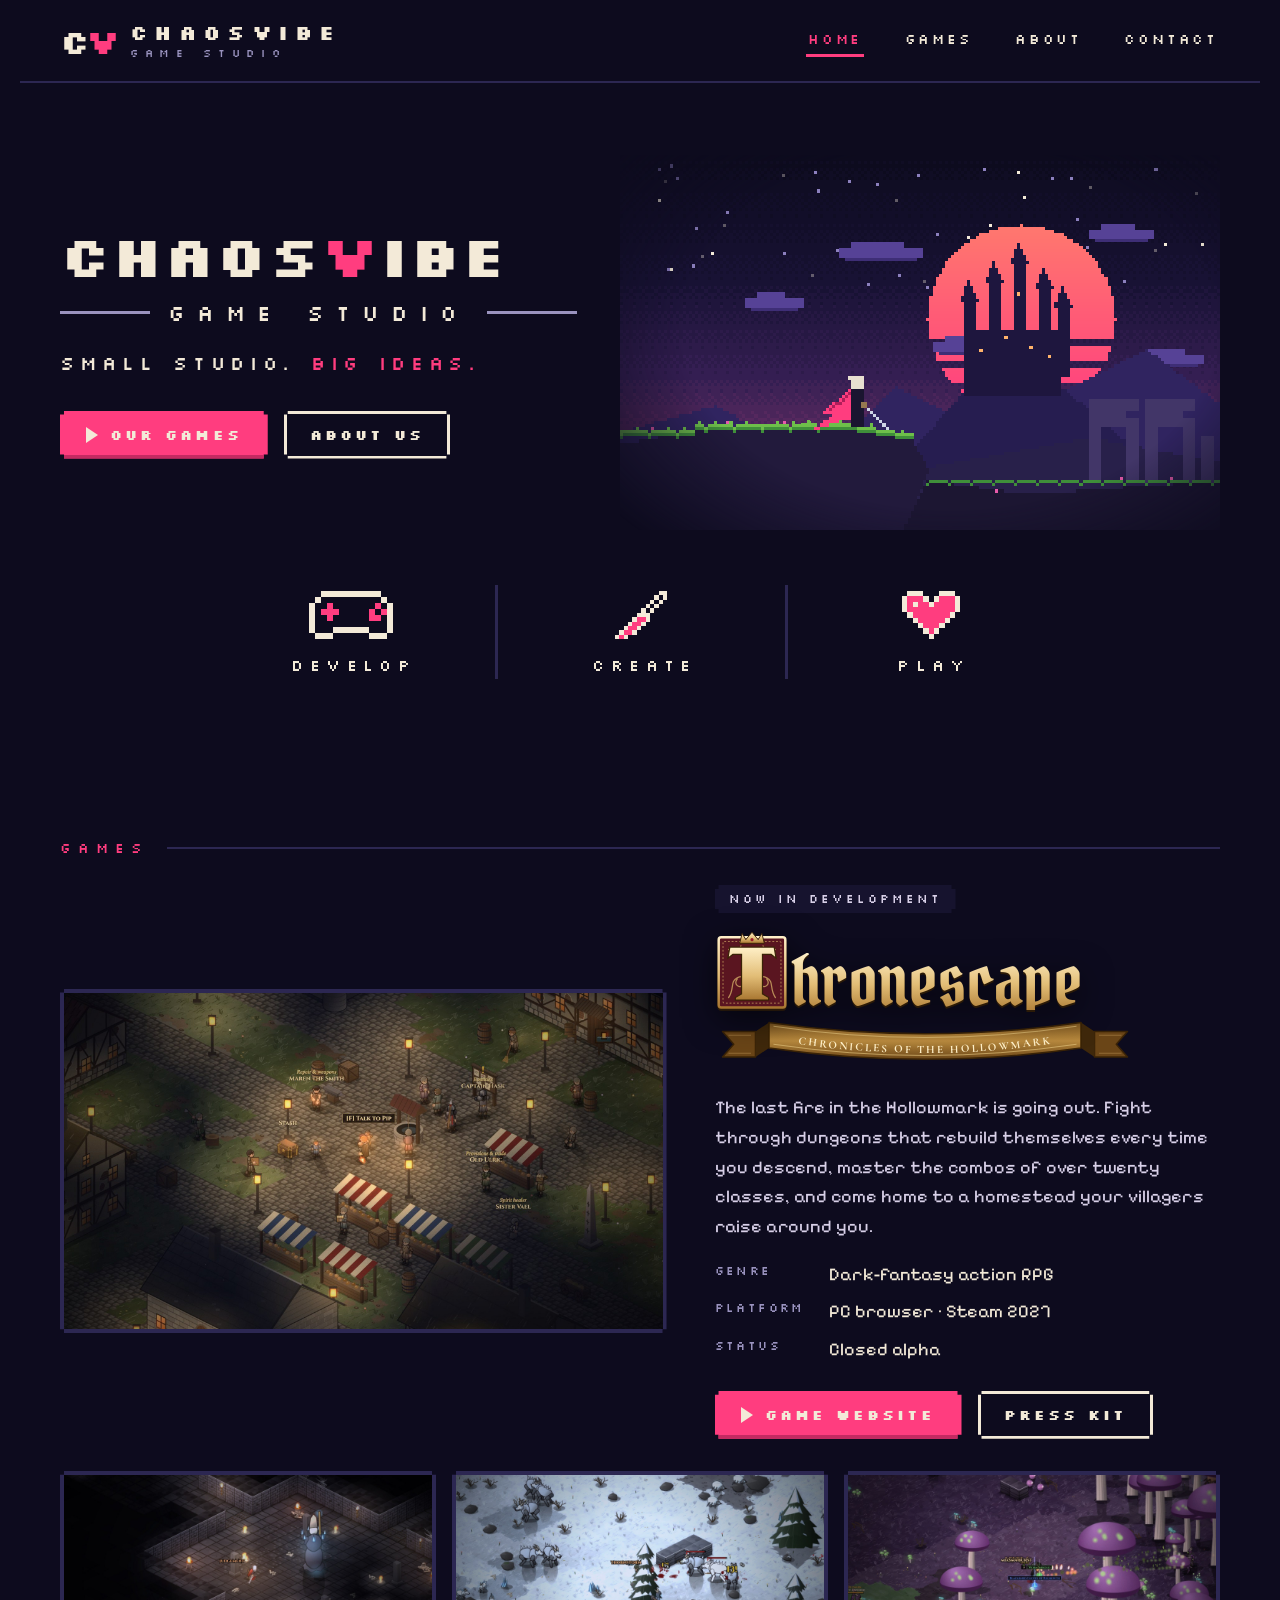
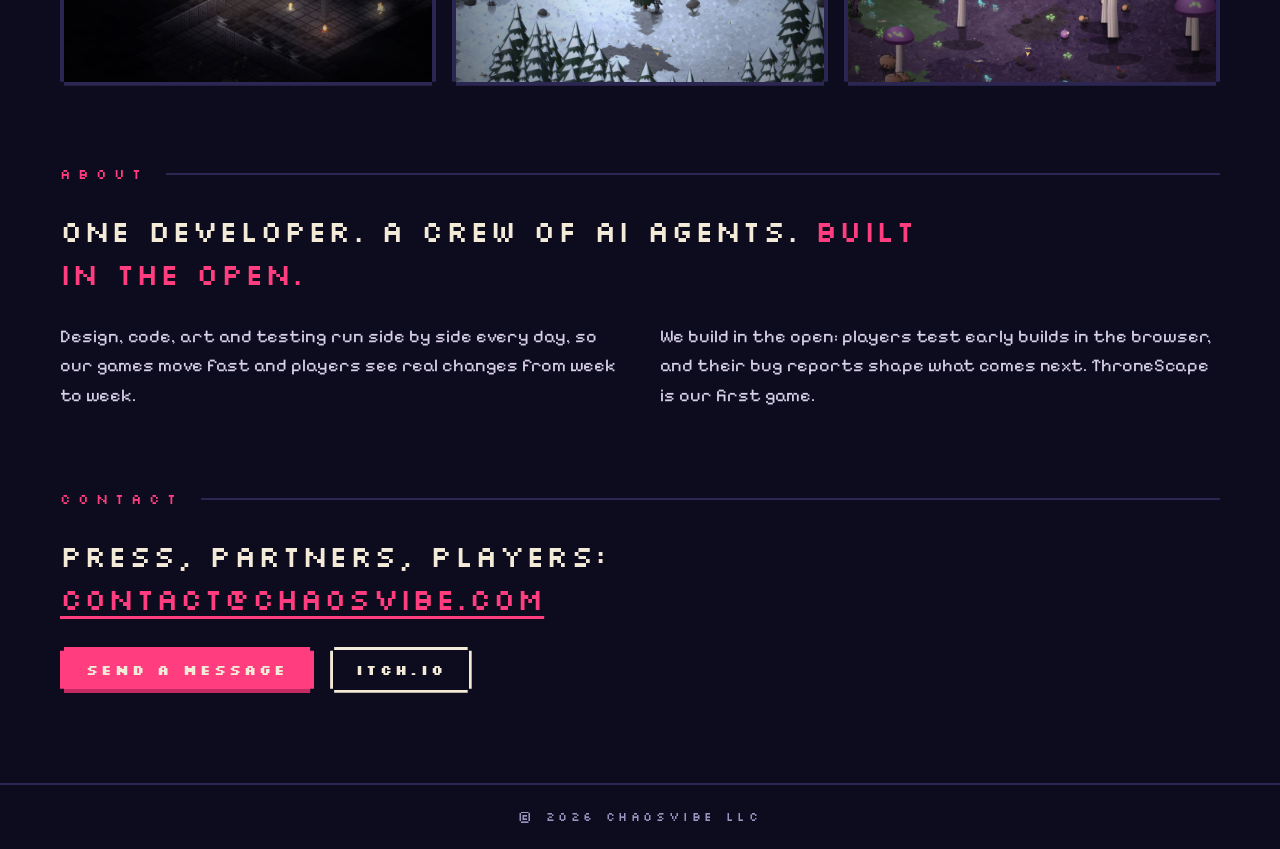
==== index.html @ 1badf5be "Featured game is now ThroneScape: the illuminated title lockup (game's own look) and renamed text; l" ====
<!doctype html>
<html lang="en">
<head>
<meta charset="utf-8">
<meta name="viewport" content="width=device-width, initial-scale=1">
<title>ChaosVibe — Game Studio</title>
<meta name="description" content="ChaosVibe is an independent game studio. Now making ThroneScape, a dark-fantasy action RPG coming 2027.">
<meta property="og:title" content="ChaosVibe — Game Studio">
<meta property="og:description" content="Small studio. Big ideas. Now making ThroneScape, a dark-fantasy action RPG. Coming 2027.">
<meta property="og:image" content="https://chaosvibe.com/img/og.png">
<meta property="og:url" content="https://chaosvibe.com/">
<meta name="theme-color" content="#0d0b1e">
<link rel="icon" href="data:image/svg+xml,<svg xmlns='http://www.w3.org/2000/svg' viewBox='0 0 8 8' shape-rendering='crispEdges'><rect width='8' height='8' fill='%230d0b1e'/><path fill='%23f3ead8' d='M1 1h3v1H2v4h2v1H1z'/><path fill='%23ff3d7f' d='M4 3h1v2h1V3h1v3H6v1H5V6H4z'/></svg>">
<link rel="preconnect" href="https://fonts.googleapis.com">
<link rel="preconnect" href="https://fonts.gstatic.com" crossorigin>
<link href="https://fonts.googleapis.com/css2?family=Pixelify+Sans:wght@400;500&family=Silkscreen:wght@400;700&family=Pirata+One&family=Cormorant+Garamond:wght@700&display=swap" rel="stylesheet">
<link rel="stylesheet" href="style.css">
</head>
<body>
<nav class="top">
  <a class="brand" href="#top" aria-label="ChaosVibe, game studio">
    <span class="mark" aria-hidden="true">C<b>V</b></span>
    <span class="name">ChaosVibe<small>Game studio</small></span>
  </a>
  <span class="links"><a class="on" href="#top">Home</a><a href="#games">Games</a><a href="#about">About</a><a href="#contact">Contact</a></span>
</nav>

<header class="hero" id="top">
  <div class="title">
    <h1>Chaos<b>V</b>ibe</h1>
    <p class="sub"><span>Game studio</span></p>
    <p class="tag">Small studio. <b>Big ideas.</b></p>
    <div class="cta">
      <a class="btn" href="#games"><span class="tri" aria-hidden="true"></span>Our games</a>
      <a class="btn ghost" href="#about">About us</a>
    </div>
  </div>
  <!-- Layered pixel scene (tools/make_pixels.py). Positions are in scene pixels (192x120). -->
  <div class="scene">
    <img src="img/px-back.png" width="192" height="120" alt="Pixel art: a caped knight on a cliff looks out at a castle against a setting sun">
    <div class="fx" aria-hidden="true">
      <i class="star" style="--x:14;--y:8;--t:4.2s;--d:-0.4s"></i><i class="star" style="--x:33;--y:22;--t:5.1s;--d:-2.2s"></i>
      <i class="star" style="--x:52;--y:6;--t:3.7s;--d:-1.1s"></i><i class="star" style="--x:61;--y:38;--t:6.3s;--d:-3.9s"></i>
      <i class="star" style="--x:88;--y:14;--t:4.8s;--d:-0.9s"></i><i class="star" style="--x:97;--y:40;--t:5.6s;--d:-4.4s"></i>
      <i class="star" style="--x:150;--y:10;--t:4.4s;--d:-2.8s"></i><i class="star" style="--x:171;--y:30;--t:3.9s;--d:-1.7s"></i>
      <i class="star" style="--x:184;--y:12;--t:5.3s;--d:-3.1s"></i><i class="star" style="--x:26;--y:32;--t:6s;--d:-5s"></i>
      <span class="cloud" style="--x:40;--y:44;--w:19;--n:211;--t:140s;--d:-39.1s;background-image:url(img/px-cloud-18.png)"></span>
      <span class="cloud" style="--x:70;--y:28;--w:27;--n:219;--t:150s;--d:-66.4s;background-image:url(img/px-cloud-26.png)"></span>
      <span class="cloud" style="--x:100;--y:58;--w:35;--n:227;--t:110s;--d:-65.4s;background-image:url(img/px-cloud-34.png)"></span>
      <span class="cloud" style="--x:150;--y:22;--w:21;--n:213;--t:170s;--d:-136.5s;background-image:url(img/px-cloud-20.png)"></span>
      <span class="cloud" style="--x:164;--y:62;--w:23;--n:215;--t:120s;--d:-104.4s;background-image:url(img/px-cloud-22.png)"></span>
      <img class="front" src="img/px-front.png" width="192" height="120" alt="">
      <i class="win" style="--x:115;--y:62;--t:2.3s;--d:-0.5s"></i><i class="win" style="--x:123;--y:58;--t:3.1s;--d:-1.9s"></i>
      <i class="win" style="--x:131;--y:61;--t:2.7s;--d:-1.2s"></i><i class="win" style="--x:127;--y:44;--t:3.6s;--d:-2.6s"></i>
      <i class="win" style="--x:137;--y:64;--t:2.9s;--d:-0.2s"></i>
      <span class="knight"></span>
      <i class="fly" style="--x:12;--y:83;--t:7s;--d:-1s"></i><i class="fly" style="--x:38;--y:81;--t:8.5s;--d:-4s"></i>
      <i class="fly" style="--x:54;--y:82;--t:6.5s;--d:-2.5s"></i><i class="fly" style="--x:108;--y:101;--t:7.5s;--d:-5.5s"></i>
      <i class="fly" style="--x:140;--y:100;--t:9s;--d:-3s"></i>
    </div>
  </div>
</header>

<section class="pillars" aria-label="What we do">
  <div><svg class="px-icon" viewBox="0 0 14 8" shape-rendering="crispEdges" aria-hidden="true"><path fill="var(--cream)" d="M2 0h1v1h-1zM3 0h1v1h-1zM4 0h1v1h-1zM5 0h1v1h-1zM6 0h1v1h-1zM7 0h1v1h-1zM8 0h1v1h-1zM9 0h1v1h-1zM10 0h1v1h-1zM11 0h1v1h-1zM1 1h1v1h-1zM12 1h1v1h-1zM0 2h1v1h-1zM13 2h1v1h-1zM0 3h1v1h-1zM13 3h1v1h-1zM0 4h1v1h-1zM13 4h1v1h-1zM0 5h1v1h-1zM13 5h1v1h-1zM0 6h1v1h-1zM4 6h1v1h-1zM5 6h1v1h-1zM6 6h1v1h-1zM7 6h1v1h-1zM8 6h1v1h-1zM9 6h1v1h-1zM13 6h1v1h-1zM1 7h1v1h-1zM2 7h1v1h-1zM3 7h1v1h-1zM10 7h1v1h-1zM11 7h1v1h-1zM12 7h1v1h-1z"/><path fill="var(--pink)" d="M3 2h1v1h-1zM11 2h1v1h-1zM2 3h1v1h-1zM3 3h1v1h-1zM4 3h1v1h-1zM10 3h1v1h-1zM12 3h1v1h-1zM3 4h1v1h-1zM10 4h1v1h-1zM11 4h1v1h-1z"/></svg><span>Develop</span></div>
  <div><svg class="px-icon" viewBox="0 0 12 11" shape-rendering="crispEdges" aria-hidden="true"><path fill="var(--cream)" d="M10 0h1v1h-1zM11 0h1v1h-1zM9 1h1v1h-1zM11 1h1v1h-1zM8 2h1v1h-1zM10 2h1v1h-1zM7 3h1v1h-1zM9 3h1v1h-1zM6 4h1v1h-1zM8 4h1v1h-1zM5 5h1v1h-1zM6 5h1v1h-1zM7 5h1v1h-1zM4 6h1v1h-1zM7 6h1v1h-1zM3 7h1v1h-1zM6 7h1v1h-1zM2 8h1v1h-1zM5 8h1v1h-1zM1 9h1v1h-1zM4 9h1v1h-1zM0 10h1v1h-1zM2 10h1v1h-1z"/><path fill="var(--pink)" d="M5 6h1v1h-1zM6 6h1v1h-1zM4 7h1v1h-1zM5 7h1v1h-1zM3 8h1v1h-1zM4 8h1v1h-1zM2 9h1v1h-1zM3 9h1v1h-1zM1 10h1v1h-1z"/></svg><span>Create</span></div>
  <div><svg class="px-icon" viewBox="0 0 11 9" shape-rendering="crispEdges" aria-hidden="true"><path fill="var(--cream)" d="M1 0h1v1h-1zM2 0h1v1h-1zM3 0h1v1h-1zM7 0h1v1h-1zM8 0h1v1h-1zM9 0h1v1h-1zM0 1h1v1h-1zM4 1h1v1h-1zM6 1h1v1h-1zM10 1h1v1h-1zM0 2h1v1h-1zM5 2h1v1h-1zM10 2h1v1h-1zM0 3h1v1h-1zM10 3h1v1h-1zM1 4h1v1h-1zM9 4h1v1h-1zM2 5h1v1h-1zM8 5h1v1h-1zM3 6h1v1h-1zM7 6h1v1h-1zM4 7h1v1h-1zM6 7h1v1h-1zM5 8h1v1h-1zM2 2h1v1h-1z"/><path fill="var(--pink)" d="M1 1h1v1h-1zM2 1h1v1h-1zM3 1h1v1h-1zM7 1h1v1h-1zM8 1h1v1h-1zM9 1h1v1h-1zM1 2h1v1h-1zM3 2h1v1h-1zM4 2h1v1h-1zM6 2h1v1h-1zM7 2h1v1h-1zM8 2h1v1h-1zM9 2h1v1h-1zM1 3h1v1h-1zM2 3h1v1h-1zM3 3h1v1h-1zM4 3h1v1h-1zM5 3h1v1h-1zM6 3h1v1h-1zM7 3h1v1h-1zM8 3h1v1h-1zM9 3h1v1h-1zM2 4h1v1h-1zM3 4h1v1h-1zM4 4h1v1h-1zM5 4h1v1h-1zM6 4h1v1h-1zM7 4h1v1h-1zM8 4h1v1h-1zM3 5h1v1h-1zM4 5h1v1h-1zM5 5h1v1h-1zM6 5h1v1h-1zM7 5h1v1h-1zM4 6h1v1h-1zM5 6h1v1h-1zM6 6h1v1h-1zM5 7h1v1h-1z"/></svg><span>Play</span></div>
</section>

<main>
<section id="games" class="games">
  <h2 class="kicker">Games</h2>
  <article class="game">
    <figure class="frame"><img src="img/shot-gravenhold.jpg" width="1920" height="1080" alt="Gravenhold, the last lit town in ThroneScape"></figure>
    <div class="info">
      <p class="badge">Now in development</p>
      <div class="ts-logo" role="img" aria-label="ThroneScape, Chronicles of the Hollowmark">
        <div class="ts-word"><svg class="ts-initial" viewBox="0 0 120 130" aria-hidden="true">
          <defs><linearGradient id="ts-ig" x1="0" y1="0" x2="0" y2="1"><stop offset="0" stop-color="#fff0c8"/><stop offset=".55" stop-color="#e2bd76"/><stop offset="1" stop-color="#a87631"/></linearGradient></defs>
          <rect x="6" y="10" width="108" height="114" rx="4" fill="#5a1520" stroke="url(#ts-ig)" stroke-width="4"/>
          <rect x="13" y="17" width="94" height="100" rx="2" fill="none" stroke="#c9a061" stroke-width="1.2" stroke-dasharray="3 3"/>
          <g fill="none" stroke="#c9a061" stroke-width="2" stroke-linecap="round" opacity=".85">
            <path d="M22 108c10-14 2-26 14-32s18 6 10 12-16-2-10-10"/><path d="M98 108c-10-14-2-26-14-32s-18 6-10 12 16-2 10-10"/>
            <path d="M22 30c8 6 18 2 20-6M98 30c-8 6-18 2-20-6"/>
          </g>
          <path d="M24 26h72l3 18-8-6-14 0v64l10 6v4H33v-4l10-6V38l-14 0-8 6z" fill="url(#ts-ig)" stroke="#3a2306" stroke-width="2"/>
          <path d="M44 4l6 10 10-12 10 12 6-10 4 16H40z" fill="url(#ts-ig)" stroke="#3a2306" stroke-width="1.5"/>
          <circle cx="60" cy="14" r="2.6" fill="#9b1b2a"/>
        </svg><span class="ts-rest">hronescape</span></div>
        <svg class="ts-ribbon" viewBox="0 0 560 92" aria-hidden="true">
        <defs><linearGradient id="ts-rg" x1="0" y1="0" x2="0" y2="1"><stop offset="0" stop-color="#7b5520"/><stop offset=".5" stop-color="#b98a3e"/><stop offset="1" stop-color="#6a4517"/></linearGradient></defs>
        <!-- tails (behind), with V-notches -->
        <path d="M54 34H10l15 17-15 17h44z" fill="#6a4517" stroke="#3a2306" stroke-width="2" stroke-linejoin="round"/>
        <path d="M506 34h44l-15 17 15 17h-44z" fill="#6a4517" stroke="#3a2306" stroke-width="2" stroke-linejoin="round"/>
        <path d="M18 39h30M18 63h30M512 39h30M512 63h30" stroke="#c9a061" stroke-width="1" opacity=".55"/>
        <!-- folds where the band turns under -->
        <path d="M72 22 54 34v34l18-12z" fill="#3f280b"/>
        <path d="M488 22l18 12v34l-18-12z" fill="#3f280b"/>
        <!-- band: even thickness, curving down in the middle -->
        <path d="M72 22Q280 52 488 22V56Q280 86 72 56z" fill="url(#ts-rg)" stroke="#3a2306" stroke-width="2" stroke-linejoin="round"/>
        <path d="M78 27Q280 57 482 27M78 51Q280 81 482 51" stroke="#e8c983" stroke-width="1.1" fill="none" opacity=".75"/>
        <path id="ts-rbt" d="M88 44Q280 76 472 44" fill="none"/>
        <text font-family="'Cormorant Garamond', Georgia, serif" font-weight="700" font-size="15" letter-spacing="2.6" fill="#fff0c8" text-anchor="middle" dominant-baseline="middle"><textPath href="#ts-rbt" startOffset="50%">CHRONICLES OF THE HOLLOWMARK</textPath></text>
      </svg>
      </div>
      <p>The last fire in the Hollowmark is going out. Fight through dungeons that rebuild themselves every time you descend, master the combos of over twenty classes, and come home to a homestead your villagers raise around you.</p>
      <dl class="facts">
        <div><dt>Genre</dt><dd>Dark-fantasy action RPG</dd></div>
        <div><dt>Platform</dt><dd>PC browser · Steam 2027</dd></div>
        <div><dt>Status</dt><dd>Closed alpha</dd></div>
      </dl>
      <div class="cta">
        <a class="btn" href="emberwrought/"><span class="tri" aria-hidden="true"></span>Game website</a>
        <a class="btn ghost" href="emberwrought/press.html">Press kit</a>
      </div>
    </div>
  </article>
  <div class="shots">
    <figure class="frame"><img src="img/shot-crypt-boss.jpg" width="1920" height="1080" alt="A boss fight in a crypt" loading="lazy"></figure>
    <figure class="frame"><img src="img/shot-frostfang.jpg" width="1920" height="1080" alt="The Frostfang Highlands" loading="lazy"></figure>
    <figure class="frame"><img src="img/shot-mycelia.jpg" width="1920" height="1080" alt="The fungal land of Mycelia" loading="lazy"></figure>
  </div>
</section>

<section id="about" class="about">
  <h2 class="kicker">About</h2>
  <p class="big">One developer. A crew of AI agents. <b>Built in the open.</b></p>
  <div class="cols">
    <p>Design, code, art and testing run side by side every day, so our games move fast and players see real changes from week to week.</p>
    <p>We build in the open: players test early builds in the browser, and their bug reports shape what comes next. ThroneScape is our first game.</p>
  </div>
</section>

<section id="contact" class="contact">
  <h2 class="kicker">Contact</h2>
  <p class="big">Press, partners, players: <a href="mailto:contact@chaosvibe.com">contact@chaosvibe.com</a></p>
  <div class="cta">
    <a class="btn" href="mailto:contact@chaosvibe.com">Send a message</a>
    <a class="btn ghost" href="https://chaos-vibe.itch.io">itch.io</a>
  </div>
</section>
</main>

<footer>© <span id="y">2026</span> ChaosVibe LLC</footer>
<script>document.getElementById('y').textContent = new Date().getFullYear();</script>
</body>
</html>
---- style.css ----
/* ChaosVibe — minimalist 16-bit. Pixel art is drawn small (tools/make_pixels.py) and scaled up crisp. */
:root {
  --bg: #0d0b1e; --bg2: #16132e; --cream: #f3ead8; --dim: #9a93bf; --pink: #ff3d7f; --pink2: #c42a62; --line: #2c2752;
  --px: 4px; /* one "pixel" of UI chrome */
  --display: 'Silkscreen', 'Courier New', monospace; --body: 'Pixelify Sans', system-ui, sans-serif;
}
* { box-sizing: border-box; }
html { scroll-behavior: smooth; }
body { margin: 0; background: var(--bg); color: var(--cream); font: 400 18px/1.65 var(--body); overflow-x: hidden; }
a { color: var(--pink); }
img { image-rendering: pixelated; }
.logo { image-rendering: auto; }
b { font-weight: inherit; color: var(--pink); }

/* notched corners: the 16-bit "rounded" box */
.btn, .frame, .badge {
  clip-path: polygon(0 var(--px), var(--px) var(--px), var(--px) 0, calc(100% - var(--px)) 0, calc(100% - var(--px)) var(--px), 100% var(--px),
    100% calc(100% - var(--px)), calc(100% - var(--px)) calc(100% - var(--px)), calc(100% - var(--px)) 100%, var(--px) 100%,
    var(--px) calc(100% - var(--px)), 0 calc(100% - var(--px)));
}

/* nav */
nav.top { max-width: 1240px; margin: 0 auto; display: flex; justify-content: space-between; align-items: center; gap: 20px; flex-wrap: wrap;
  padding: 22px clamp(16px, 4vw, 40px); border-bottom: 2px solid var(--line); }
.brand { display: flex; align-items: center; gap: 14px; text-decoration: none; color: var(--cream); }
.mark { font: 700 34px/1 var(--display); letter-spacing: -0.12em; }
.name { font: 700 20px/1 var(--display); letter-spacing: 0.32em; text-transform: uppercase; display: flex; flex-direction: column; gap: 6px; }
.name small { font: 400 11px/1 var(--display); letter-spacing: 0.62em; color: var(--dim); }
nav .links { display: flex; gap: clamp(14px, 3vw, 40px); }
nav .links a { font: 400 14px/1 var(--display); letter-spacing: 0.2em; text-transform: uppercase; color: var(--cream); text-decoration: none; padding: 8px 2px; border-bottom: 3px solid transparent; }
nav .links a:hover, nav .links a.on { color: var(--pink); border-bottom-color: var(--pink); }

/* hero */
.hero { max-width: 1240px; margin: 0 auto; padding: clamp(40px, 8vh, 90px) clamp(16px, 4vw, 40px) clamp(30px, 5vh, 60px);
  display: grid; grid-template-columns: minmax(0, 1fr) minmax(0, 1.15fr); align-items: center; gap: clamp(24px, 3vw, 40px); }
.hero .title { position: relative; z-index: 1; }
.hero h1 { font: 700 clamp(38px, 4.5vw, 72px)/1 var(--display); text-transform: uppercase; letter-spacing: 0.02em; margin: 0; }
.sub { display: flex; align-items: center; gap: 18px; margin: 18px 0 26px; font: 400 clamp(14px, 1.8vw, 22px)/1 var(--display); letter-spacing: 0.55em; text-transform: uppercase; }
.sub::before, .sub::after { content: ''; flex: 1; max-width: 90px; height: 3px; background: var(--dim); }
.tag { font: 400 clamp(14px, 1.6vw, 19px)/1.4 var(--display); letter-spacing: 0.3em; text-transform: uppercase; margin: 0 0 34px; }
/* The living hero scene: layers from tools/make_pixels.py, everything placed in scene pixels (192×120).
   back (sky, sun) → twinkling stars → drifting clouds → front (land, castle) → flickering windows → knight → fireflies */
.scene { position: relative;
  -webkit-mask-image: radial-gradient(ellipse 72% 78% at 55% 46%, #000 62%, transparent 100%);
  mask-image: radial-gradient(ellipse 72% 78% at 55% 46%, #000 62%, transparent 100%); }
.scene > img { display: block; width: 100%; height: auto; }
.fx { position: absolute; inset: 0; overflow: hidden; }
.fx > * { position: absolute; display: block; left: calc(var(--x) / 192 * 100%); top: calc(var(--y) / 120 * 100%);
  width: calc(100% / 192); height: calc(100% / 120); image-rendering: pixelated; }
.fx .front { left: 0; top: 0; width: 100%; height: 100%; }

.star { left: calc((var(--x) - 1) / 192 * 100%); top: calc((var(--y) - 1) / 120 * 100%); width: calc(3 / 192 * 100%); height: calc(3 / 120 * 100%);
  background: linear-gradient(var(--cream), var(--cream)) center / 33.4% 33.4% no-repeat, linear-gradient(var(--cream), var(--cream)) center / 33.4% 33.4% no-repeat;
  opacity: .35; animation: twinkle var(--t) steps(1) var(--d) infinite; }
@keyframes twinkle {
  0% { opacity: .35; } 30% { opacity: 1; }
  45% { opacity: 1; background-size: 33.4% 100%, 100% 33.4%; } 55% { opacity: 1; background-size: 33.4% 33.4%, 33.4% 33.4%; }
  70% { opacity: .35; } 100% { opacity: .35; } }

.cloud { width: calc(var(--w) / 192 * 100%); height: calc(6 / 120 * 100%); background: 0 0 / 100% 100% no-repeat;
  animation: drift var(--t) steps(var(--n)) var(--d) infinite; }
@keyframes drift { from { left: calc(var(--w) / -192 * 100%); } to { left: 100%; } }

.win { background: #ffb36b; animation: flicker var(--t) steps(1) var(--d) infinite; }
@keyframes flicker { 0% { opacity: 1; } 18% { opacity: .45; } 24% { opacity: 1; } 61% { opacity: .7; } 66% { opacity: 1; } 80% { opacity: .55; } 84% { opacity: 1; } }

/* the knight's cape in the wind: a 4-frame strip of KNIGHT_BOX (58,68 → 88,90) */
.fx .knight { left: calc(58 / 192 * 100%); top: calc(68 / 120 * 100%); width: calc(30 / 192 * 100%); height: calc(22 / 120 * 100%);
  background: url(img/px-knight.png) 0 0 / 400% 100% no-repeat; animation: cape 1s steps(4) infinite; }
@keyframes cape { to { background-position: 133.333% 0; } }

.fly { background: #ffe58a; opacity: 0; animation: fly var(--t) steps(16) var(--d) infinite; }
@keyframes fly {
  0% { transform: translate(0, 0); opacity: 0; } 15% { opacity: 1; } 35% { transform: translate(200%, -300%); opacity: .5; }
  55% { transform: translate(400%, -200%); opacity: 1; } 80% { transform: translate(300%, -500%); opacity: .6; }
  100% { transform: translate(600%, -400%); opacity: 0; } }

/* buttons */
.cta { display: flex; flex-wrap: wrap; gap: 16px; }
.btn { display: inline-flex; align-items: center; gap: 12px; padding: 16px 26px; text-decoration: none; text-transform: uppercase;
  font: 700 14px/1 var(--display); letter-spacing: 0.22em; color: var(--cream); background: var(--pink); box-shadow: inset 0 calc(var(--px) * -1) 0 var(--pink2); }
.btn:hover { background: #ff5a93; }
.btn:active { box-shadow: none; transform: translateY(2px); }
.btn.ghost { background: transparent; box-shadow: inset 0 0 0 3px var(--cream); }
.btn.ghost:hover { box-shadow: inset 0 0 0 3px var(--pink); color: var(--pink); }
.tri { width: 0; height: 0; border-top: 8px solid transparent; border-bottom: 8px solid transparent; border-left: 12px solid var(--cream); }

/* develop / create / play */
.pillars { max-width: 900px; margin: 0 auto; padding: 10px 16px clamp(50px, 9vh, 90px); display: grid; grid-template-columns: repeat(3, 1fr); }
.pillars div { display: flex; flex-direction: column; align-items: center; gap: 18px; padding: 6px 10px; }
.pillars div + div { border-left: 3px solid var(--line); }
.px-icon { height: 48px; width: auto; }
.pillars span { font: 400 16px/1 var(--display); letter-spacing: 0.4em; text-transform: uppercase; padding-left: 0.4em; }

/* sections */
main section { max-width: 1240px; margin: 0 auto; padding: clamp(50px, 9vh, 90px) clamp(16px, 4vw, 40px) 0; }
.kicker { font: 400 14px/1 var(--display); letter-spacing: 0.5em; text-transform: uppercase; color: var(--pink); margin: 0 0 28px;
  display: flex; align-items: center; gap: 18px; }
.kicker::after { content: ''; flex: 1; height: 2px; background: var(--line); }
.big { font: 400 clamp(20px, 2.6vw, 30px)/1.45 var(--display); letter-spacing: 0.04em; margin: 0 0 26px; max-width: 900px; }

.frame { margin: 0; padding: var(--px); background: var(--line); }
.frame img { display: block; width: 100%; height: auto; image-rendering: auto; } /* game shots stay as captured */

.game { display: grid; grid-template-columns: 1.2fr 1fr; gap: clamp(24px, 4vw, 48px); align-items: center; }
.badge { display: inline-block; margin: 0 0 18px; padding: 8px 14px; background: var(--bg2); color: var(--pink); font: 400 12px/1 var(--display); letter-spacing: 0.25em; text-transform: uppercase; }
.info .logo { width: 100%; max-width: 400px; height: auto; display: block; margin: 0 0 14px; }
/* ThroneScape title lockup: the game's own illuminated look, not the studio's 16-bit style */
.ts-logo { display: grid; justify-items: start; margin: 0 0 18px; max-width: 420px; }
.ts-word { display: flex; align-items: flex-end; gap: 2px; filter: drop-shadow(0 2px 0 #2b1a07) drop-shadow(0 8px 16px rgba(0,0,0,.6)); }
.ts-initial { width: clamp(52px, 6vw, 74px); height: auto; margin-bottom: -.05em; }
.ts-rest { font: 400 clamp(40px, 5.6vw, 70px)/.82 'Pirata One', Georgia, serif; background: linear-gradient(180deg, #fff0c8 0%, #e2bd76 55%, #b3833c 100%);
  -webkit-background-clip: text; background-clip: text; color: transparent; }
.ts-ribbon { width: 100%; height: auto; margin-top: -4px; }
.info p { margin: 0 0 18px; color: #d8d0e8; }
.facts { margin: 0 0 26px; display: grid; gap: 8px; }
.facts div { display: flex; gap: 14px; }
.facts dt { width: 100px; flex: none; font: 400 12px/1.9 var(--display); letter-spacing: 0.2em; text-transform: uppercase; color: var(--dim); }
.facts dd { margin: 0; }
.shots { display: grid; grid-template-columns: repeat(3, 1fr); gap: 16px; margin-top: clamp(20px, 3vw, 32px); }

.cols { display: grid; grid-template-columns: 1fr 1fr; gap: 40px; color: #d8d0e8; }
.cols p { margin: 0; }
.contact { padding-bottom: clamp(60px, 10vh, 110px) !important; }
.contact .big a { color: var(--pink); text-decoration-thickness: 3px; text-underline-offset: 6px; overflow-wrap: anywhere; }

footer { border-top: 2px solid var(--line); padding: 26px 16px; text-align: center; color: var(--dim); font: 400 12px/1 var(--display); letter-spacing: 0.3em; text-transform: uppercase; }

@media (max-width: 900px) {
  .hero { grid-template-columns: 1fr; }
  .scene { order: -1; }
  .game { grid-template-columns: 1fr; }
  .cols { grid-template-columns: 1fr; gap: 18px; }
}
@media (max-width: 560px) {
  nav.top { justify-content: center; }
  nav .links { gap: 14px; }
  nav .links a { font-size: 12px; letter-spacing: 0.12em; }
  .pillars span { font-size: 12px; letter-spacing: 0.25em; }
  .px-icon { height: 36px; }
  .shots { grid-template-columns: 1fr 1fr; }
  .shots .frame:last-child { display: none; }
  .btn { padding: 14px 18px; letter-spacing: 0.15em; }
}
@media (prefers-reduced-motion: reduce) { html { scroll-behavior: auto; } .fx > * { animation: none !important; } .fly { display: none; } }
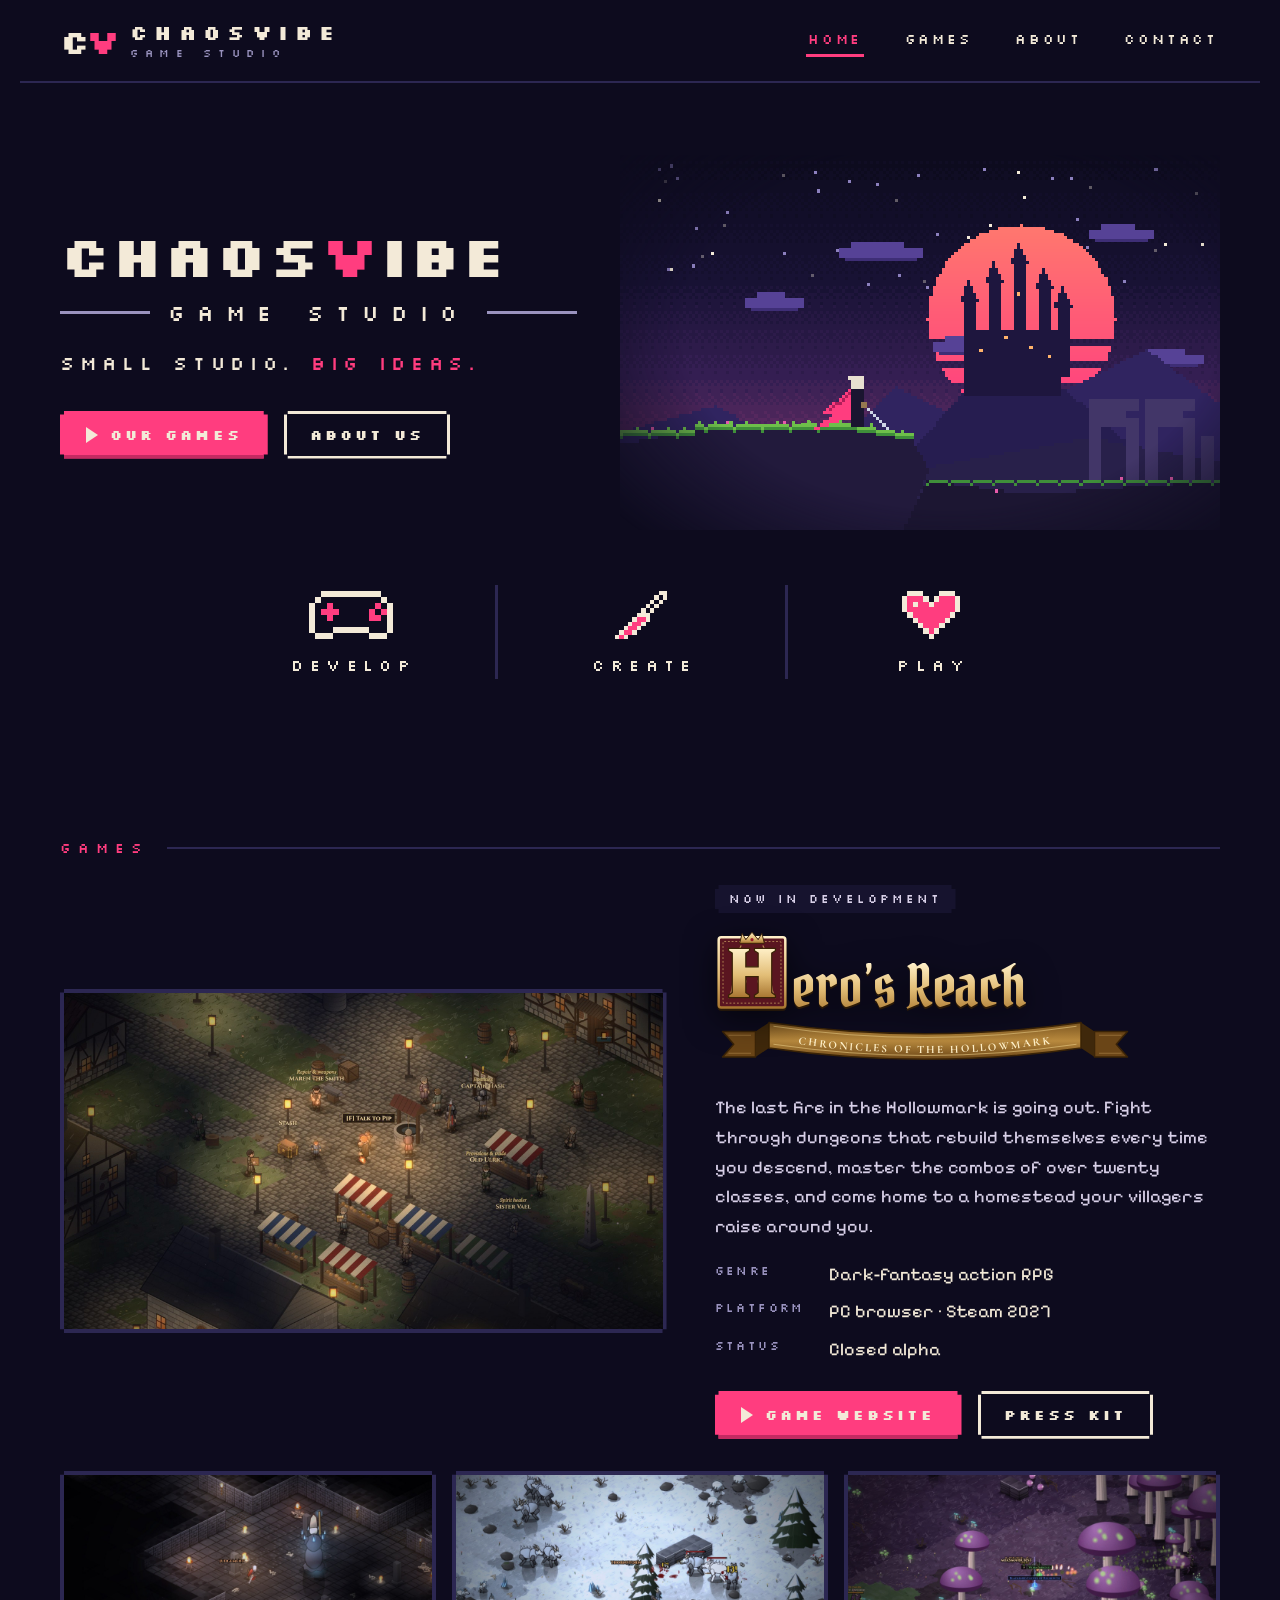
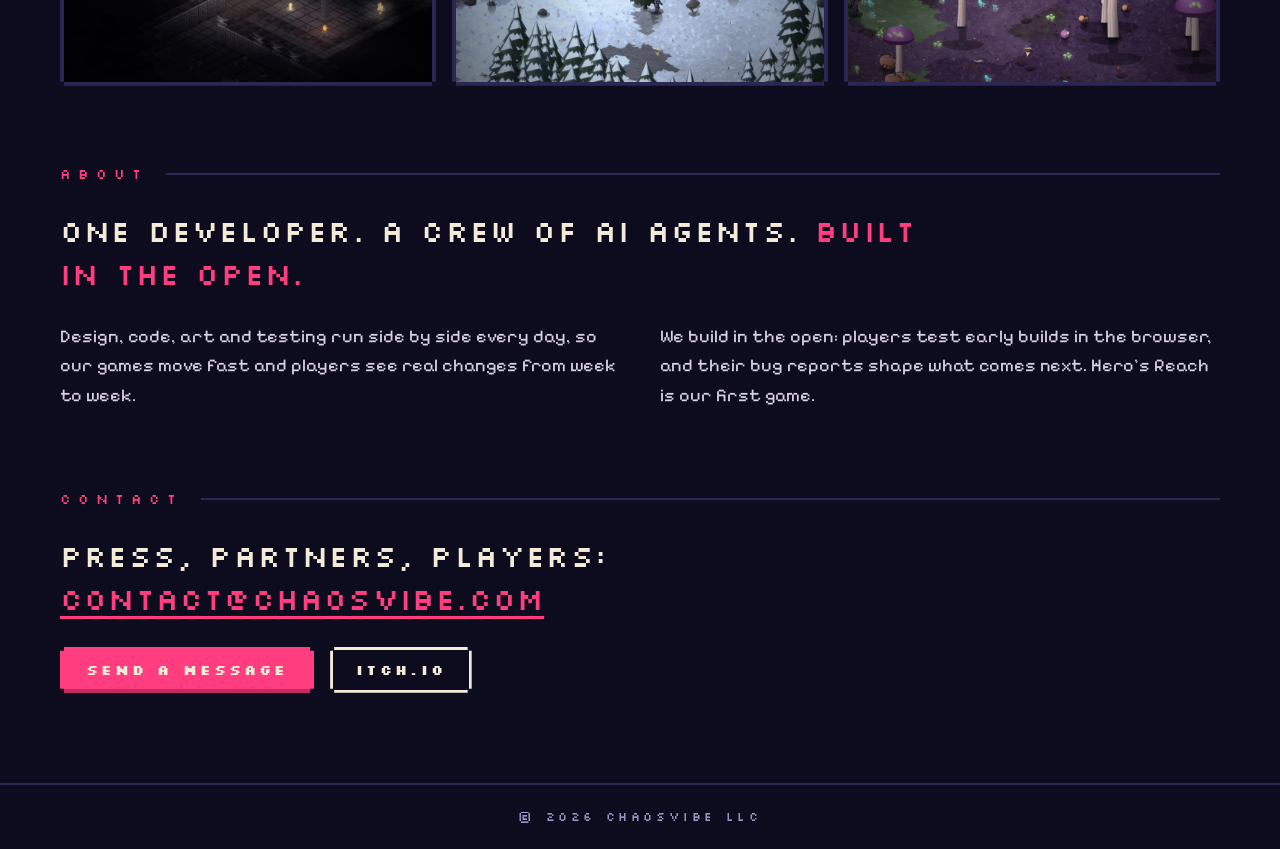
==== commit 461a8009: "Studio site: the game is now Hero's Reach (crowned-H lockup); game site copy moves to /herosreach/ w" ====
--- a/index.html
+++ b/index.html
@@ -4,9 +4,9 @@
 <meta charset="utf-8">
 <meta name="viewport" content="width=device-width, initial-scale=1">
 <title>ChaosVibe — Game Studio</title>
-<meta name="description" content="ChaosVibe is an independent game studio. Now making ThroneScape, a dark-fantasy action RPG coming 2027.">
+<meta name="description" content="ChaosVibe is an independent game studio. Now making Hero's Reach, a dark-fantasy action RPG coming 2027.">
 <meta property="og:title" content="ChaosVibe — Game Studio">
-<meta property="og:description" content="Small studio. Big ideas. Now making ThroneScape, a dark-fantasy action RPG. Coming 2027.">
+<meta property="og:description" content="Small studio. Big ideas. Now making Hero's Reach, a dark-fantasy action RPG. Coming 2027.">
 <meta property="og:image" content="https://chaosvibe.com/img/og.png">
 <meta property="og:url" content="https://chaosvibe.com/">
 <meta name="theme-color" content="#0d0b1e">
@@ -71,10 +71,10 @@
 <section id="games" class="games">
   <h2 class="kicker">Games</h2>
   <article class="game">
-    <figure class="frame"><img src="img/shot-gravenhold.jpg" width="1920" height="1080" alt="Gravenhold, the last lit town in ThroneScape"></figure>
+    <figure class="frame"><img src="img/shot-gravenhold.jpg" width="1920" height="1080" alt="Gravenhold, the last lit town in Hero's Reach"></figure>
     <div class="info">
       <p class="badge">Now in development</p>
-      <div class="ts-logo" role="img" aria-label="ThroneScape, Chronicles of the Hollowmark">
+      <div class="ts-logo" role="img" aria-label="Hero's Reach, Chronicles of the Hollowmark">
         <div class="ts-word"><svg class="ts-initial" viewBox="0 0 120 130" aria-hidden="true">
           <defs><linearGradient id="ts-ig" x1="0" y1="0" x2="0" y2="1"><stop offset="0" stop-color="#fff0c8"/><stop offset=".55" stop-color="#e2bd76"/><stop offset="1" stop-color="#a87631"/></linearGradient></defs>
           <rect x="6" y="10" width="108" height="114" rx="4" fill="#5a1520" stroke="url(#ts-ig)" stroke-width="4"/>
@@ -83,10 +83,10 @@
             <path d="M22 108c10-14 2-26 14-32s18 6 10 12-16-2-10-10"/><path d="M98 108c-10-14-2-26-14-32s-18 6-10 12 16-2 10-10"/>
             <path d="M22 30c8 6 18 2 20-6M98 30c-8 6-18 2-20-6"/>
           </g>
-          <path d="M24 26h72l3 18-8-6-14 0v64l10 6v4H33v-4l10-6V38l-14 0-8 6z" fill="url(#ts-ig)" stroke="#3a2306" stroke-width="2"/>
+          <path d="M22 28h34v4l-6 4v22h20V36l-6-4v-4h34v4l-6 4v64l6 4v4H64v-4l6-4V74H50v26l6 4v4H22v-4l6-4V36l-6-4z" fill="url(#ts-ig)" stroke="#3a2306" stroke-width="2"/>
           <path d="M44 4l6 10 10-12 10 12 6-10 4 16H40z" fill="url(#ts-ig)" stroke="#3a2306" stroke-width="1.5"/>
           <circle cx="60" cy="14" r="2.6" fill="#9b1b2a"/>
-        </svg><span class="ts-rest">hronescape</span></div>
+        </svg><span class="ts-rest">ero’s Reach</span></div>
         <svg class="ts-ribbon" viewBox="0 0 560 92" aria-hidden="true">
         <defs><linearGradient id="ts-rg" x1="0" y1="0" x2="0" y2="1"><stop offset="0" stop-color="#7b5520"/><stop offset=".5" stop-color="#b98a3e"/><stop offset="1" stop-color="#6a4517"/></linearGradient></defs>
         <!-- tails (behind), with V-notches -->
@@ -110,8 +110,8 @@
         <div><dt>Status</dt><dd>Closed alpha</dd></div>
       </dl>
       <div class="cta">
-        <a class="btn" href="emberwrought/"><span class="tri" aria-hidden="true"></span>Game website</a>
-        <a class="btn ghost" href="emberwrought/press.html">Press kit</a>
+        <a class="btn" href="herosreach/"><span class="tri" aria-hidden="true"></span>Game website</a>
+        <a class="btn ghost" href="herosreach/press.html">Press kit</a>
       </div>
     </div>
   </article>
@@ -127,7 +127,7 @@
   <p class="big">One developer. A crew of AI agents. <b>Built in the open.</b></p>
   <div class="cols">
     <p>Design, code, art and testing run side by side every day, so our games move fast and players see real changes from week to week.</p>
-    <p>We build in the open: players test early builds in the browser, and their bug reports shape what comes next. ThroneScape is our first game.</p>
+    <p>We build in the open: players test early builds in the browser, and their bug reports shape what comes next. Hero's Reach is our first game.</p>
   </div>
 </section>
 
--- a/style.css
+++ b/style.css
@@ -105,11 +105,11 @@
 .game { display: grid; grid-template-columns: 1.2fr 1fr; gap: clamp(24px, 4vw, 48px); align-items: center; }
 .badge { display: inline-block; margin: 0 0 18px; padding: 8px 14px; background: var(--bg2); color: var(--pink); font: 400 12px/1 var(--display); letter-spacing: 0.25em; text-transform: uppercase; }
 .info .logo { width: 100%; max-width: 400px; height: auto; display: block; margin: 0 0 14px; }
-/* ThroneScape title lockup: the game's own illuminated look, not the studio's 16-bit style */
+/* Hero's Reach title lockup: the game's own illuminated look, not the studio's 16-bit style */
 .ts-logo { display: grid; justify-items: start; margin: 0 0 18px; max-width: 420px; }
 .ts-word { display: flex; align-items: flex-end; gap: 2px; filter: drop-shadow(0 2px 0 #2b1a07) drop-shadow(0 8px 16px rgba(0,0,0,.6)); }
 .ts-initial { width: clamp(52px, 6vw, 74px); height: auto; margin-bottom: -.05em; }
-.ts-rest { font: 400 clamp(40px, 5.6vw, 70px)/.82 'Pirata One', Georgia, serif; background: linear-gradient(180deg, #fff0c8 0%, #e2bd76 55%, #b3833c 100%);
+.ts-rest { font: 400 clamp(34px, 4.6vw, 58px)/.82 'Pirata One', Georgia, serif; background: linear-gradient(180deg, #fff0c8 0%, #e2bd76 55%, #b3833c 100%);
   -webkit-background-clip: text; background-clip: text; color: transparent; }
 .ts-ribbon { width: 100%; height: auto; margin-top: -4px; }
 .info p { margin: 0 0 18px; color: #d8d0e8; }
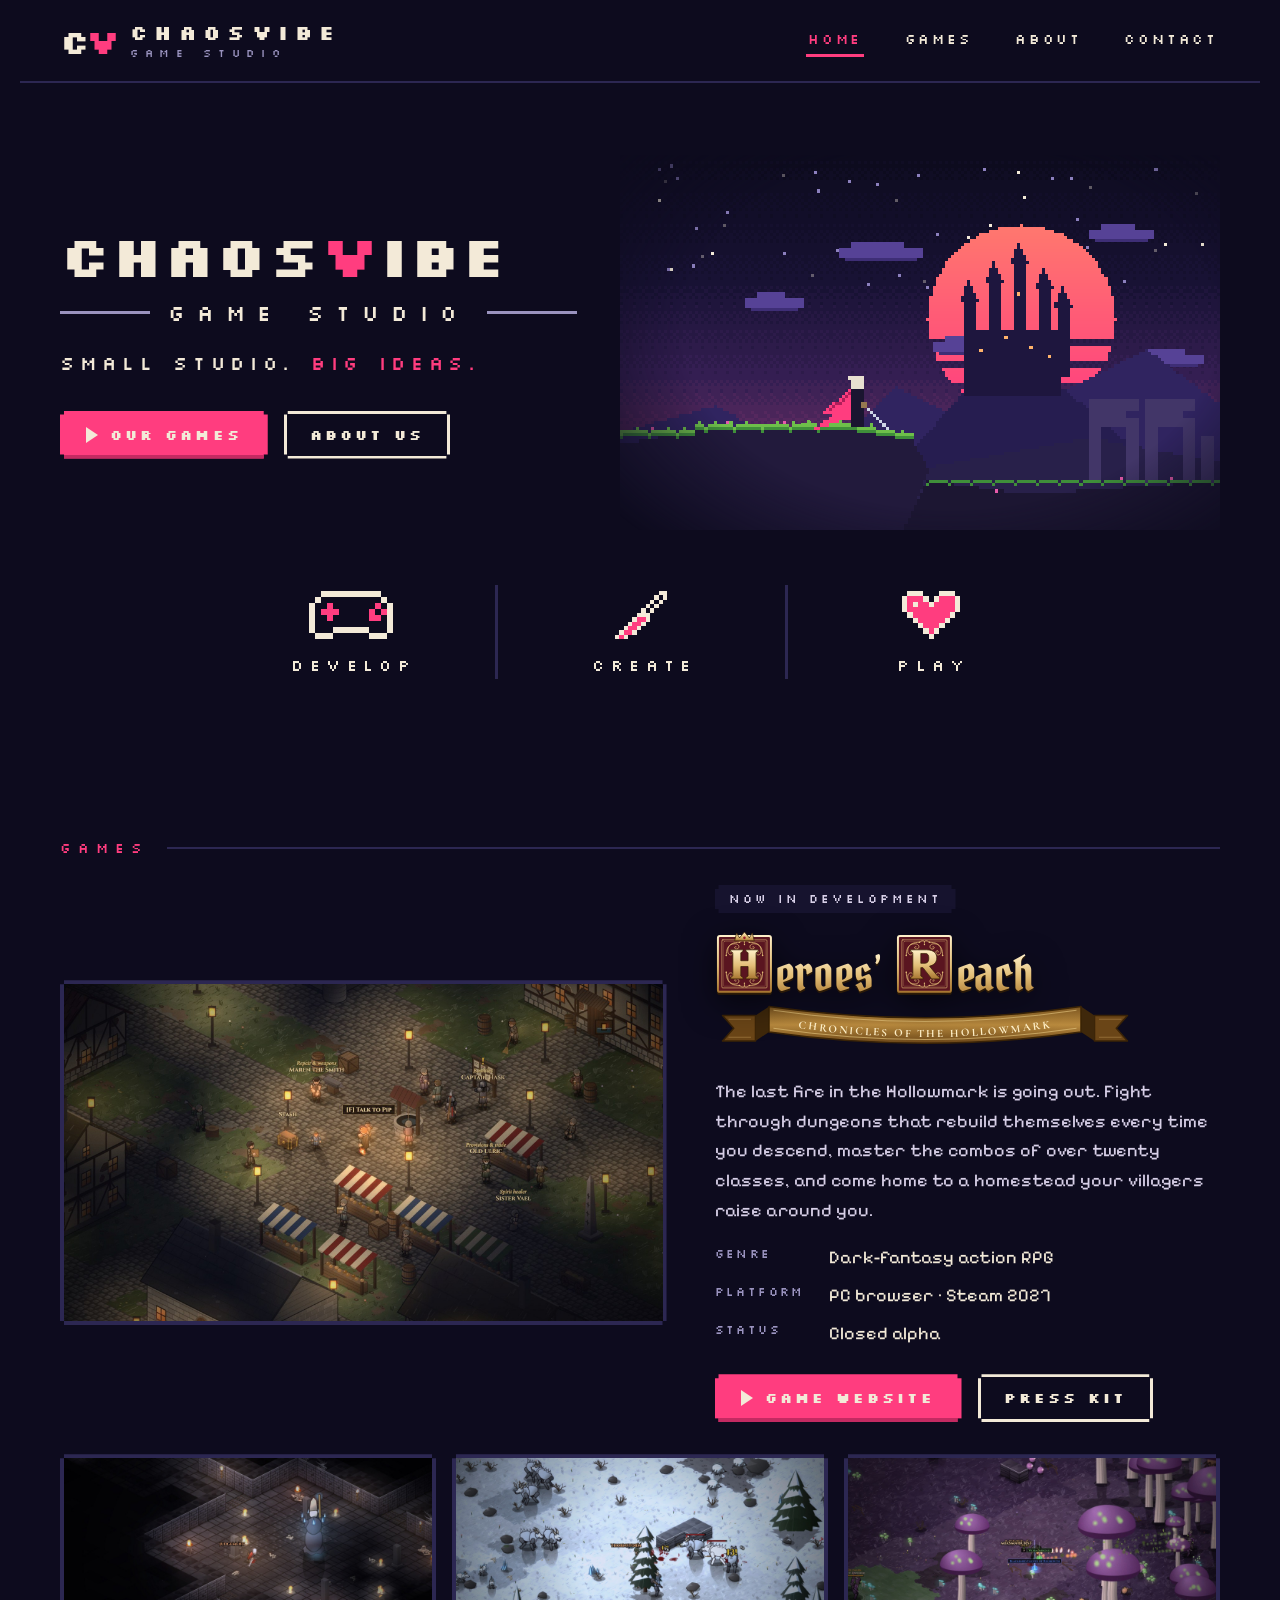
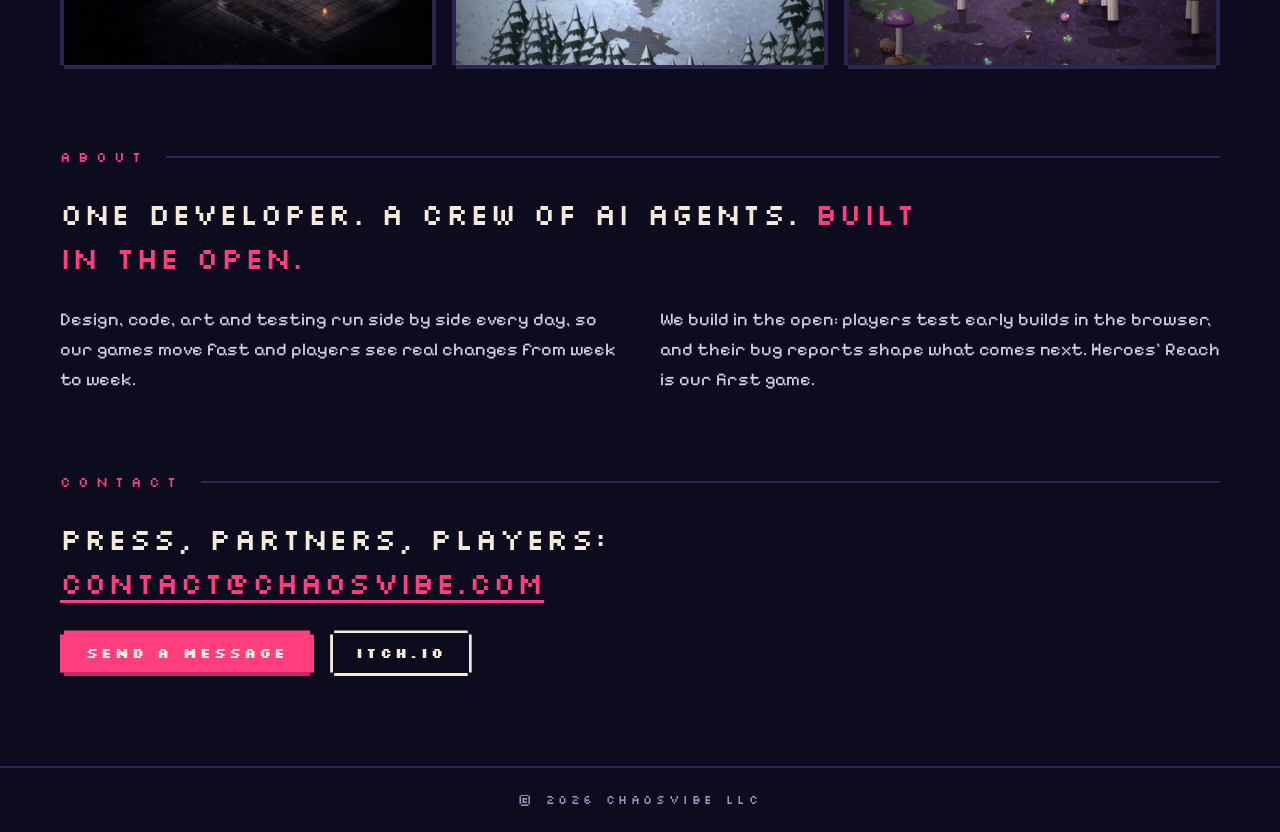
==== commit 4ea240e1: "Studio site: Heroes' Reach lockup with the filigree H and R tiles; game links go to heroesreach.com " ====
--- a/index.html
+++ b/index.html
@@ -4,9 +4,9 @@
 <meta charset="utf-8">
 <meta name="viewport" content="width=device-width, initial-scale=1">
 <title>ChaosVibe — Game Studio</title>
-<meta name="description" content="ChaosVibe is an independent game studio. Now making Hero's Reach, a dark-fantasy action RPG coming 2027.">
+<meta name="description" content="ChaosVibe is an independent game studio. Now making Heroes' Reach, a dark-fantasy action RPG coming 2027.">
 <meta property="og:title" content="ChaosVibe — Game Studio">
-<meta property="og:description" content="Small studio. Big ideas. Now making Hero's Reach, a dark-fantasy action RPG. Coming 2027.">
+<meta property="og:description" content="Small studio. Big ideas. Now making Heroes' Reach, a dark-fantasy action RPG. Coming 2027.">
 <meta property="og:image" content="https://chaosvibe.com/img/og.png">
 <meta property="og:url" content="https://chaosvibe.com/">
 <meta name="theme-color" content="#0d0b1e">
@@ -71,22 +71,11 @@
 <section id="games" class="games">
   <h2 class="kicker">Games</h2>
   <article class="game">
-    <figure class="frame"><img src="img/shot-gravenhold.jpg" width="1920" height="1080" alt="Gravenhold, the last lit town in Hero's Reach"></figure>
+    <figure class="frame"><img src="img/shot-gravenhold.jpg" width="1920" height="1080" alt="Gravenhold, the last lit town in Heroes' Reach"></figure>
     <div class="info">
       <p class="badge">Now in development</p>
-      <div class="ts-logo" role="img" aria-label="Hero's Reach, Chronicles of the Hollowmark">
-        <div class="ts-word"><svg class="ts-initial" viewBox="0 0 120 130" aria-hidden="true">
-          <defs><linearGradient id="ts-ig" x1="0" y1="0" x2="0" y2="1"><stop offset="0" stop-color="#fff0c8"/><stop offset=".55" stop-color="#e2bd76"/><stop offset="1" stop-color="#a87631"/></linearGradient></defs>
-          <rect x="6" y="10" width="108" height="114" rx="4" fill="#5a1520" stroke="url(#ts-ig)" stroke-width="4"/>
-          <rect x="13" y="17" width="94" height="100" rx="2" fill="none" stroke="#c9a061" stroke-width="1.2" stroke-dasharray="3 3"/>
-          <g fill="none" stroke="#c9a061" stroke-width="2" stroke-linecap="round" opacity=".85">
-            <path d="M22 108c10-14 2-26 14-32s18 6 10 12-16-2-10-10"/><path d="M98 108c-10-14-2-26-14-32s-18 6-10 12 16-2 10-10"/>
-            <path d="M22 30c8 6 18 2 20-6M98 30c-8 6-18 2-20-6"/>
-          </g>
-          <path d="M22 28h34v4l-6 4v22h20V36l-6-4v-4h34v4l-6 4v64l6 4v4H64v-4l6-4V74H50v26l6 4v4H22v-4l6-4V36l-6-4z" fill="url(#ts-ig)" stroke="#3a2306" stroke-width="2"/>
-          <path d="M44 4l6 10 10-12 10 12 6-10 4 16H40z" fill="url(#ts-ig)" stroke="#3a2306" stroke-width="1.5"/>
-          <circle cx="60" cy="14" r="2.6" fill="#9b1b2a"/>
-        </svg><span class="ts-rest">ero’s Reach</span></div>
+      <div class="ts-logo" role="img" aria-label="Heroes' Reach, Chronicles of the Hollowmark">
+        <div class="ts-word"><svg class="ts-initial" viewBox="0 0 120 130" aria-hidden="true"><defs><linearGradient id="ts-ig" x1="0" y1="0" x2="0" y2="1"><stop offset="0" stop-color="#fff0c8"/><stop offset=".55" stop-color="#e2bd76"/><stop offset="1" stop-color="#a87631"/></linearGradient></defs><rect x="6" y="10" width="108" height="114" rx="4" fill="#5a1520" stroke="url(#ts-ig)" stroke-width="4"/><g class="fil" fill="none" stroke="#e2bd76" stroke-width="1.5" stroke-linecap="round" stroke-linejoin="round"><rect x="14" y="18" width="92" height="98" rx="2" stroke-width="1.2"/><rect x="17.5" y="21.5" width="85" height="91" rx="1.5" stroke-width=".6" opacity=".7"/><g><path d="M23 50C23 38 26 29 36 26.5C44 24.5 50 28.5 48.5 33.5C47.3 37.3 42.5 38 40.5 35.3C39 33.2 41 31 43 32"/><path d="M50 23C38 23 29 26 26.5 36C24.5 44 28.5 50 33.5 48.5C37.3 47.3 38 42.5 35.3 40.5C33.2 39 31 41 32 43"/><circle cx="23" cy="50" r="1.6" fill="#e2bd76" stroke="none"/><circle cx="50" cy="23" r="1.6" fill="#e2bd76" stroke="none"/></g><g transform="translate(120 0) scale(-1 1)"><path d="M23 50C23 38 26 29 36 26.5C44 24.5 50 28.5 48.5 33.5C47.3 37.3 42.5 38 40.5 35.3C39 33.2 41 31 43 32"/><path d="M50 23C38 23 29 26 26.5 36C24.5 44 28.5 50 33.5 48.5C37.3 47.3 38 42.5 35.3 40.5C33.2 39 31 41 32 43"/><circle cx="23" cy="50" r="1.6" fill="#e2bd76" stroke="none"/><circle cx="50" cy="23" r="1.6" fill="#e2bd76" stroke="none"/></g><g transform="translate(0 134) scale(1 -1)"><path d="M23 50C23 38 26 29 36 26.5C44 24.5 50 28.5 48.5 33.5C47.3 37.3 42.5 38 40.5 35.3C39 33.2 41 31 43 32"/><path d="M50 23C38 23 29 26 26.5 36C24.5 44 28.5 50 33.5 48.5C37.3 47.3 38 42.5 35.3 40.5C33.2 39 31 41 32 43"/><circle cx="23" cy="50" r="1.6" fill="#e2bd76" stroke="none"/><circle cx="50" cy="23" r="1.6" fill="#e2bd76" stroke="none"/></g><g transform="translate(120 134) scale(-1 -1)"><path d="M23 50C23 38 26 29 36 26.5C44 24.5 50 28.5 48.5 33.5C47.3 37.3 42.5 38 40.5 35.3C39 33.2 41 31 43 32"/><path d="M50 23C38 23 29 26 26.5 36C24.5 44 28.5 50 33.5 48.5C37.3 47.3 38 42.5 35.3 40.5C33.2 39 31 41 32 43"/><circle cx="23" cy="50" r="1.6" fill="#e2bd76" stroke="none"/><circle cx="50" cy="23" r="1.6" fill="#e2bd76" stroke="none"/></g><g><path d="M52 21.5C55 19 58 19 60 21.5C62 19 65 19 68 21.5M60 21.5V25"/><circle cx="60" cy="27.5" r="1.4" fill="#e2bd76" stroke="none"/></g><g transform="translate(0 134) scale(1 -1)"><path d="M52 21.5C55 19 58 19 60 21.5C62 19 65 19 68 21.5M60 21.5V25"/><circle cx="60" cy="27.5" r="1.4" fill="#e2bd76" stroke="none"/></g></g><g transform="translate(60 68) scale(0.74) translate(-60 -68)"><path d="M22 28h34v4l-6 4v22h20V36l-6-4v-4h34v4l-6 4v64l6 4v4H64v-4l6-4V74H50v26l6 4v4H22v-4l6-4V36l-6-4z" fill="url(#ts-ig)" stroke="#3a2306" stroke-width="2" stroke-linejoin="round"/></g><path d="M44 4l6 10 10-12 10 12 6-10 4 16H40z" fill="url(#ts-ig)" stroke="#3a2306" stroke-width="1.5"/><circle cx="60" cy="14" r="2.6" fill="#9b1b2a"/></svg><span class="ts-rest">eroes’</span><svg class="ts-initial ts-r" viewBox="0 0 120 130" aria-hidden="true"><rect x="6" y="10" width="108" height="114" rx="4" fill="#5a1520" stroke="url(#ts-ig)" stroke-width="4"/><g class="fil" fill="none" stroke="#e2bd76" stroke-width="1.5" stroke-linecap="round" stroke-linejoin="round"><rect x="14" y="18" width="92" height="98" rx="2" stroke-width="1.2"/><rect x="17.5" y="21.5" width="85" height="91" rx="1.5" stroke-width=".6" opacity=".7"/><g><path d="M23 50C23 38 26 29 36 26.5C44 24.5 50 28.5 48.5 33.5C47.3 37.3 42.5 38 40.5 35.3C39 33.2 41 31 43 32"/><path d="M50 23C38 23 29 26 26.5 36C24.5 44 28.5 50 33.5 48.5C37.3 47.3 38 42.5 35.3 40.5C33.2 39 31 41 32 43"/><circle cx="23" cy="50" r="1.6" fill="#e2bd76" stroke="none"/><circle cx="50" cy="23" r="1.6" fill="#e2bd76" stroke="none"/></g><g transform="translate(120 0) scale(-1 1)"><path d="M23 50C23 38 26 29 36 26.5C44 24.5 50 28.5 48.5 33.5C47.3 37.3 42.5 38 40.5 35.3C39 33.2 41 31 43 32"/><path d="M50 23C38 23 29 26 26.5 36C24.5 44 28.5 50 33.5 48.5C37.3 47.3 38 42.5 35.3 40.5C33.2 39 31 41 32 43"/><circle cx="23" cy="50" r="1.6" fill="#e2bd76" stroke="none"/><circle cx="50" cy="23" r="1.6" fill="#e2bd76" stroke="none"/></g><g transform="translate(0 134) scale(1 -1)"><path d="M23 50C23 38 26 29 36 26.5C44 24.5 50 28.5 48.5 33.5C47.3 37.3 42.5 38 40.5 35.3C39 33.2 41 31 43 32"/><path d="M50 23C38 23 29 26 26.5 36C24.5 44 28.5 50 33.5 48.5C37.3 47.3 38 42.5 35.3 40.5C33.2 39 31 41 32 43"/><circle cx="23" cy="50" r="1.6" fill="#e2bd76" stroke="none"/><circle cx="50" cy="23" r="1.6" fill="#e2bd76" stroke="none"/></g><g transform="translate(120 134) scale(-1 -1)"><path d="M23 50C23 38 26 29 36 26.5C44 24.5 50 28.5 48.5 33.5C47.3 37.3 42.5 38 40.5 35.3C39 33.2 41 31 43 32"/><path d="M50 23C38 23 29 26 26.5 36C24.5 44 28.5 50 33.5 48.5C37.3 47.3 38 42.5 35.3 40.5C33.2 39 31 41 32 43"/><circle cx="23" cy="50" r="1.6" fill="#e2bd76" stroke="none"/><circle cx="50" cy="23" r="1.6" fill="#e2bd76" stroke="none"/></g><g><path d="M52 21.5C55 19 58 19 60 21.5C62 19 65 19 68 21.5M60 21.5V25"/><circle cx="60" cy="27.5" r="1.4" fill="#e2bd76" stroke="none"/></g><g transform="translate(0 134) scale(1 -1)"><path d="M52 21.5C55 19 58 19 60 21.5C62 19 65 19 68 21.5M60 21.5V25"/><circle cx="60" cy="27.5" r="1.4" fill="#e2bd76" stroke="none"/></g></g><g transform="translate(60 68) scale(0.74) translate(-60 -68)"><path fill-rule="evenodd" d="M22 28H66C86 28 94 38 94 50C94 63 86 70 74 73L96 100L102 104V108H80L56 77H50V100L56 104V108H22V104L28 100V36L22 32ZM50 38H62C70 38 72 43 72 51C72 59 70 64 62 65H50Z" fill="url(#ts-ig)" stroke="#3a2306" stroke-width="2" stroke-linejoin="round"/></g></svg><span class="ts-rest">each</span></div>
         <svg class="ts-ribbon" viewBox="0 0 560 92" aria-hidden="true">
         <defs><linearGradient id="ts-rg" x1="0" y1="0" x2="0" y2="1"><stop offset="0" stop-color="#7b5520"/><stop offset=".5" stop-color="#b98a3e"/><stop offset="1" stop-color="#6a4517"/></linearGradient></defs>
         <!-- tails (behind), with V-notches -->
@@ -110,8 +99,8 @@
         <div><dt>Status</dt><dd>Closed alpha</dd></div>
       </dl>
       <div class="cta">
-        <a class="btn" href="herosreach/"><span class="tri" aria-hidden="true"></span>Game website</a>
-        <a class="btn ghost" href="herosreach/press.html">Press kit</a>
+        <a class="btn" href="https://heroesreach.com/"><span class="tri" aria-hidden="true"></span>Game website</a>
+        <a class="btn ghost" href="https://heroesreach.com/press.html">Press kit</a>
       </div>
     </div>
   </article>
@@ -127,7 +116,7 @@
   <p class="big">One developer. A crew of AI agents. <b>Built in the open.</b></p>
   <div class="cols">
     <p>Design, code, art and testing run side by side every day, so our games move fast and players see real changes from week to week.</p>
-    <p>We build in the open: players test early builds in the browser, and their bug reports shape what comes next. Hero's Reach is our first game.</p>
+    <p>We build in the open: players test early builds in the browser, and their bug reports shape what comes next. Heroes' Reach is our first game.</p>
   </div>
 </section>
 
--- a/style.css
+++ b/style.css
@@ -108,9 +108,10 @@
 /* Hero's Reach title lockup: the game's own illuminated look, not the studio's 16-bit style */
 .ts-logo { display: grid; justify-items: start; margin: 0 0 18px; max-width: 420px; }
 .ts-word { display: flex; align-items: flex-end; gap: 2px; filter: drop-shadow(0 2px 0 #2b1a07) drop-shadow(0 8px 16px rgba(0,0,0,.6)); }
-.ts-initial { width: clamp(52px, 6vw, 74px); height: auto; margin-bottom: -.05em; }
-.ts-rest { font: 400 clamp(34px, 4.6vw, 58px)/.82 'Pirata One', Georgia, serif; background: linear-gradient(180deg, #fff0c8 0%, #e2bd76 55%, #b3833c 100%);
+.ts-initial { width: clamp(40px, 4.6vw, 60px); height: auto; margin-bottom: -.05em; }
+.ts-rest { font: 400 clamp(28px, 3.9vw, 48px)/.82 'Pirata One', Georgia, serif; background: linear-gradient(180deg, #fff0c8 0%, #e2bd76 55%, #b3833c 100%);
   -webkit-background-clip: text; background-clip: text; color: transparent; }
+.ts-r { margin-left: clamp(6px, .9vw, 12px); }
 .ts-ribbon { width: 100%; height: auto; margin-top: -4px; }
 .info p { margin: 0 0 18px; color: #d8d0e8; }
 .facts { margin: 0 0 26px; display: grid; gap: 8px; }
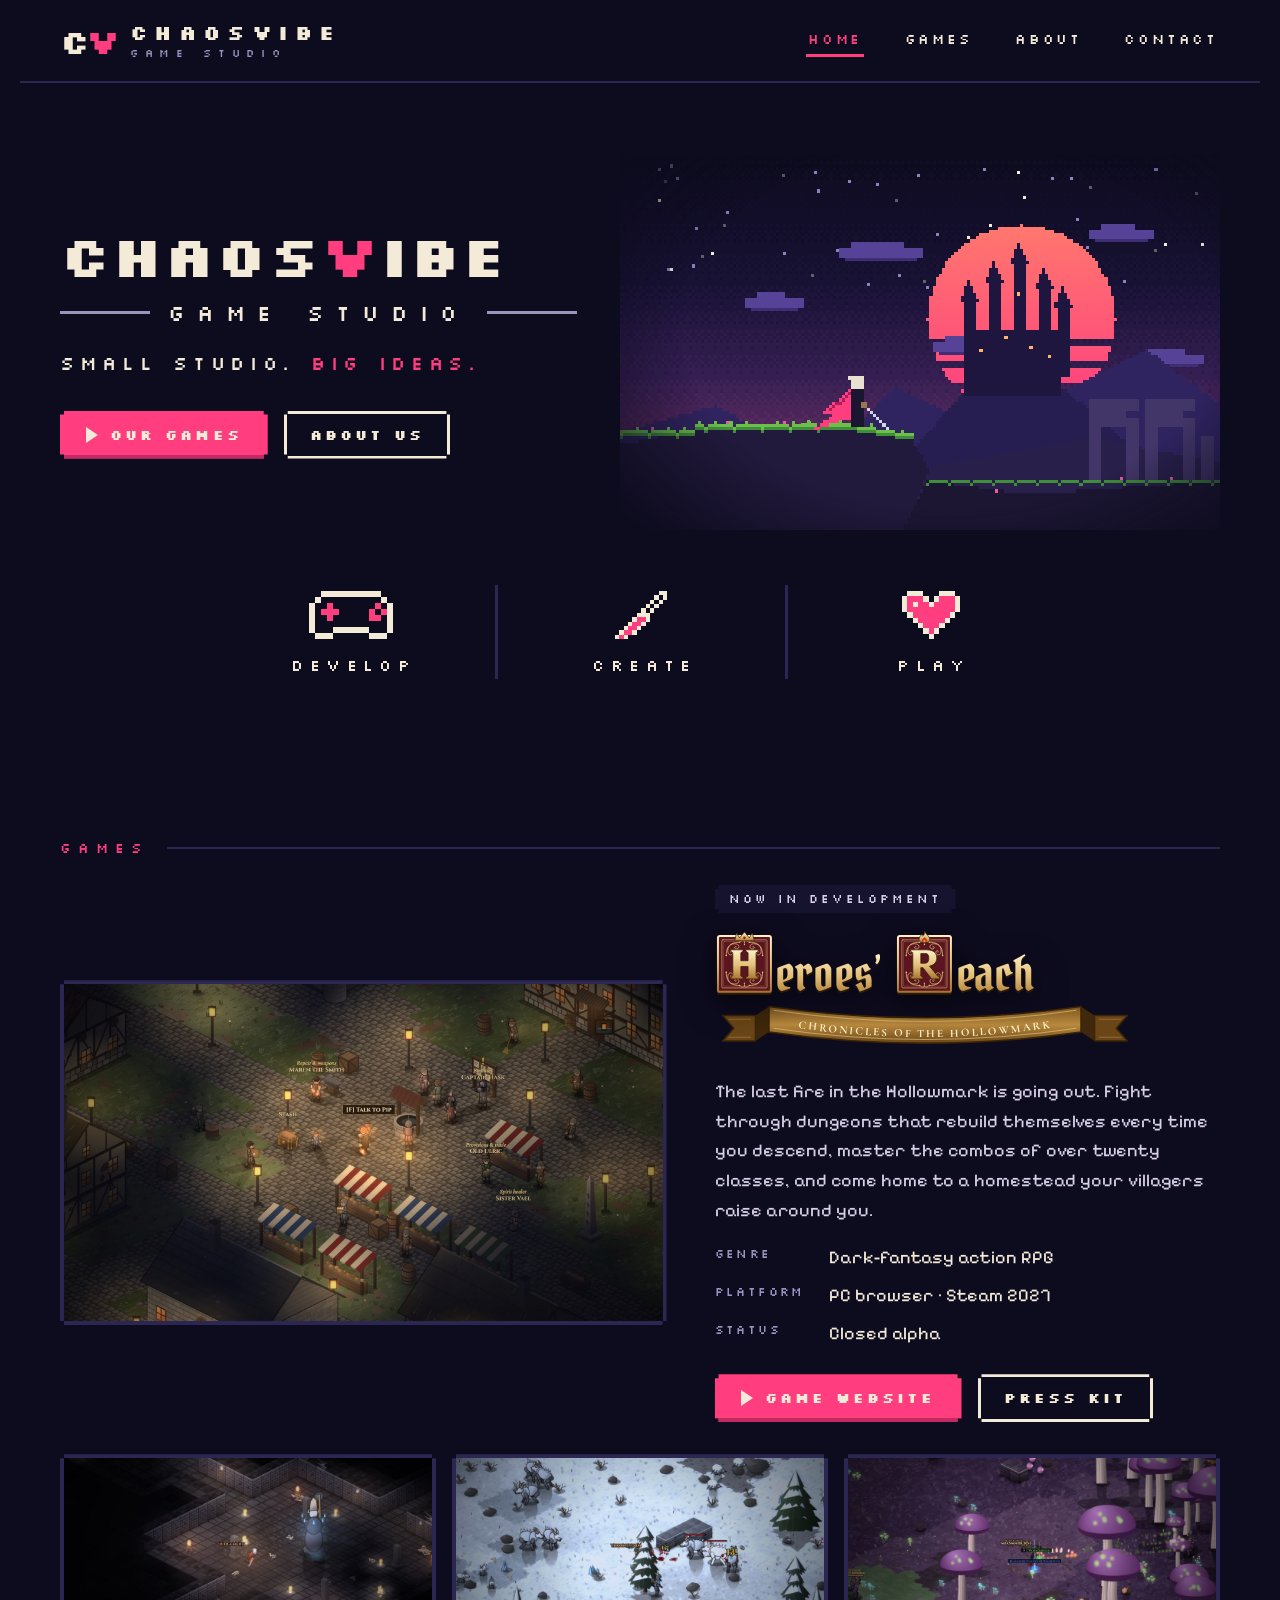
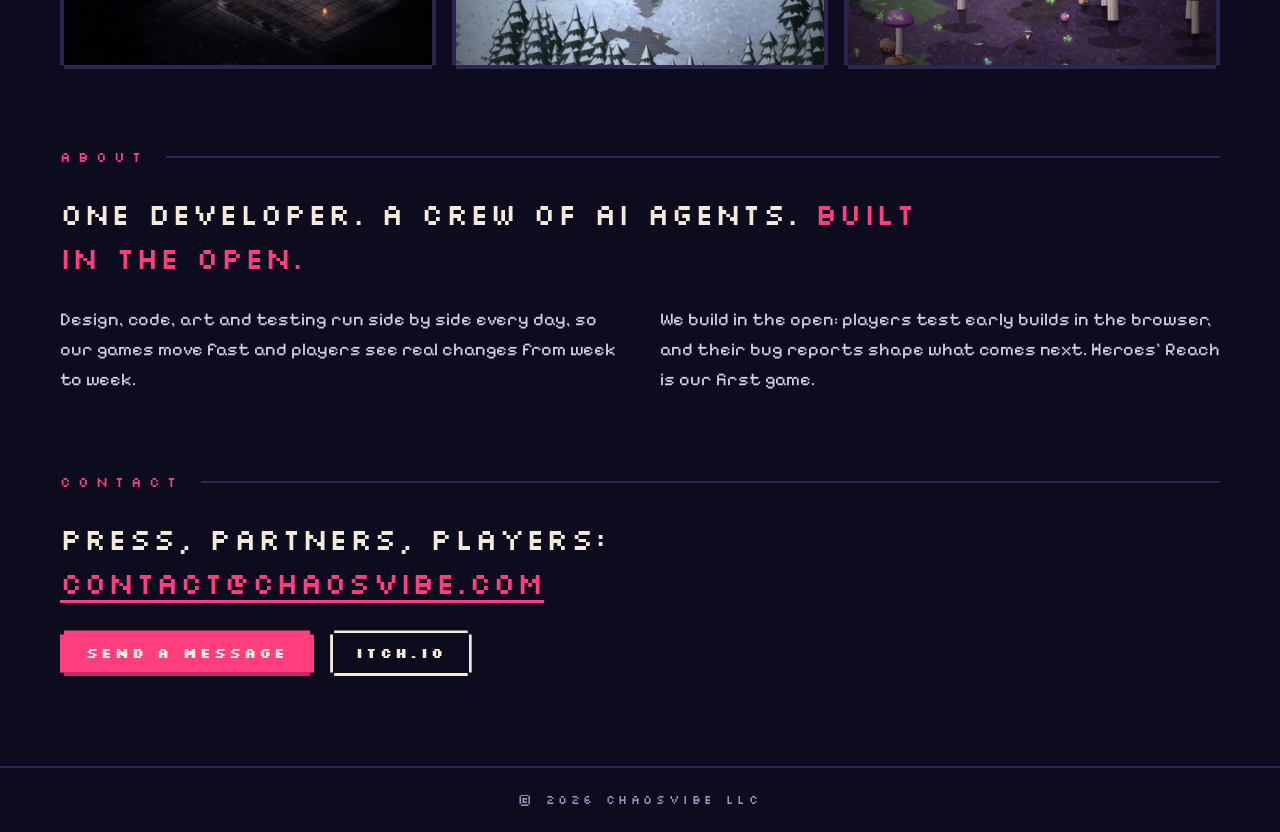
==== commit abad9b32: "Studio site: flame above the R in the Heroes' Reach lockup Co-Authored-By: Claude Sonnet 5.5 <norepl" ====
--- a/index.html
+++ b/index.html
@@ -75,7 +75,7 @@
     <div class="info">
       <p class="badge">Now in development</p>
       <div class="ts-logo" role="img" aria-label="Heroes' Reach, Chronicles of the Hollowmark">
-        <div class="ts-word"><svg class="ts-initial" viewBox="0 0 120 130" aria-hidden="true"><defs><linearGradient id="ts-ig" x1="0" y1="0" x2="0" y2="1"><stop offset="0" stop-color="#fff0c8"/><stop offset=".55" stop-color="#e2bd76"/><stop offset="1" stop-color="#a87631"/></linearGradient></defs><rect x="6" y="10" width="108" height="114" rx="4" fill="#5a1520" stroke="url(#ts-ig)" stroke-width="4"/><g class="fil" fill="none" stroke="#e2bd76" stroke-width="1.5" stroke-linecap="round" stroke-linejoin="round"><rect x="14" y="18" width="92" height="98" rx="2" stroke-width="1.2"/><rect x="17.5" y="21.5" width="85" height="91" rx="1.5" stroke-width=".6" opacity=".7"/><g><path d="M23 50C23 38 26 29 36 26.5C44 24.5 50 28.5 48.5 33.5C47.3 37.3 42.5 38 40.5 35.3C39 33.2 41 31 43 32"/><path d="M50 23C38 23 29 26 26.5 36C24.5 44 28.5 50 33.5 48.5C37.3 47.3 38 42.5 35.3 40.5C33.2 39 31 41 32 43"/><circle cx="23" cy="50" r="1.6" fill="#e2bd76" stroke="none"/><circle cx="50" cy="23" r="1.6" fill="#e2bd76" stroke="none"/></g><g transform="translate(120 0) scale(-1 1)"><path d="M23 50C23 38 26 29 36 26.5C44 24.5 50 28.5 48.5 33.5C47.3 37.3 42.5 38 40.5 35.3C39 33.2 41 31 43 32"/><path d="M50 23C38 23 29 26 26.5 36C24.5 44 28.5 50 33.5 48.5C37.3 47.3 38 42.5 35.3 40.5C33.2 39 31 41 32 43"/><circle cx="23" cy="50" r="1.6" fill="#e2bd76" stroke="none"/><circle cx="50" cy="23" r="1.6" fill="#e2bd76" stroke="none"/></g><g transform="translate(0 134) scale(1 -1)"><path d="M23 50C23 38 26 29 36 26.5C44 24.5 50 28.5 48.5 33.5C47.3 37.3 42.5 38 40.5 35.3C39 33.2 41 31 43 32"/><path d="M50 23C38 23 29 26 26.5 36C24.5 44 28.5 50 33.5 48.5C37.3 47.3 38 42.5 35.3 40.5C33.2 39 31 41 32 43"/><circle cx="23" cy="50" r="1.6" fill="#e2bd76" stroke="none"/><circle cx="50" cy="23" r="1.6" fill="#e2bd76" stroke="none"/></g><g transform="translate(120 134) scale(-1 -1)"><path d="M23 50C23 38 26 29 36 26.5C44 24.5 50 28.5 48.5 33.5C47.3 37.3 42.5 38 40.5 35.3C39 33.2 41 31 43 32"/><path d="M50 23C38 23 29 26 26.5 36C24.5 44 28.5 50 33.5 48.5C37.3 47.3 38 42.5 35.3 40.5C33.2 39 31 41 32 43"/><circle cx="23" cy="50" r="1.6" fill="#e2bd76" stroke="none"/><circle cx="50" cy="23" r="1.6" fill="#e2bd76" stroke="none"/></g><g><path d="M52 21.5C55 19 58 19 60 21.5C62 19 65 19 68 21.5M60 21.5V25"/><circle cx="60" cy="27.5" r="1.4" fill="#e2bd76" stroke="none"/></g><g transform="translate(0 134) scale(1 -1)"><path d="M52 21.5C55 19 58 19 60 21.5C62 19 65 19 68 21.5M60 21.5V25"/><circle cx="60" cy="27.5" r="1.4" fill="#e2bd76" stroke="none"/></g></g><g transform="translate(60 68) scale(0.74) translate(-60 -68)"><path d="M22 28h34v4l-6 4v22h20V36l-6-4v-4h34v4l-6 4v64l6 4v4H64v-4l6-4V74H50v26l6 4v4H22v-4l6-4V36l-6-4z" fill="url(#ts-ig)" stroke="#3a2306" stroke-width="2" stroke-linejoin="round"/></g><path d="M44 4l6 10 10-12 10 12 6-10 4 16H40z" fill="url(#ts-ig)" stroke="#3a2306" stroke-width="1.5"/><circle cx="60" cy="14" r="2.6" fill="#9b1b2a"/></svg><span class="ts-rest">eroes’</span><svg class="ts-initial ts-r" viewBox="0 0 120 130" aria-hidden="true"><rect x="6" y="10" width="108" height="114" rx="4" fill="#5a1520" stroke="url(#ts-ig)" stroke-width="4"/><g class="fil" fill="none" stroke="#e2bd76" stroke-width="1.5" stroke-linecap="round" stroke-linejoin="round"><rect x="14" y="18" width="92" height="98" rx="2" stroke-width="1.2"/><rect x="17.5" y="21.5" width="85" height="91" rx="1.5" stroke-width=".6" opacity=".7"/><g><path d="M23 50C23 38 26 29 36 26.5C44 24.5 50 28.5 48.5 33.5C47.3 37.3 42.5 38 40.5 35.3C39 33.2 41 31 43 32"/><path d="M50 23C38 23 29 26 26.5 36C24.5 44 28.5 50 33.5 48.5C37.3 47.3 38 42.5 35.3 40.5C33.2 39 31 41 32 43"/><circle cx="23" cy="50" r="1.6" fill="#e2bd76" stroke="none"/><circle cx="50" cy="23" r="1.6" fill="#e2bd76" stroke="none"/></g><g transform="translate(120 0) scale(-1 1)"><path d="M23 50C23 38 26 29 36 26.5C44 24.5 50 28.5 48.5 33.5C47.3 37.3 42.5 38 40.5 35.3C39 33.2 41 31 43 32"/><path d="M50 23C38 23 29 26 26.5 36C24.5 44 28.5 50 33.5 48.5C37.3 47.3 38 42.5 35.3 40.5C33.2 39 31 41 32 43"/><circle cx="23" cy="50" r="1.6" fill="#e2bd76" stroke="none"/><circle cx="50" cy="23" r="1.6" fill="#e2bd76" stroke="none"/></g><g transform="translate(0 134) scale(1 -1)"><path d="M23 50C23 38 26 29 36 26.5C44 24.5 50 28.5 48.5 33.5C47.3 37.3 42.5 38 40.5 35.3C39 33.2 41 31 43 32"/><path d="M50 23C38 23 29 26 26.5 36C24.5 44 28.5 50 33.5 48.5C37.3 47.3 38 42.5 35.3 40.5C33.2 39 31 41 32 43"/><circle cx="23" cy="50" r="1.6" fill="#e2bd76" stroke="none"/><circle cx="50" cy="23" r="1.6" fill="#e2bd76" stroke="none"/></g><g transform="translate(120 134) scale(-1 -1)"><path d="M23 50C23 38 26 29 36 26.5C44 24.5 50 28.5 48.5 33.5C47.3 37.3 42.5 38 40.5 35.3C39 33.2 41 31 43 32"/><path d="M50 23C38 23 29 26 26.5 36C24.5 44 28.5 50 33.5 48.5C37.3 47.3 38 42.5 35.3 40.5C33.2 39 31 41 32 43"/><circle cx="23" cy="50" r="1.6" fill="#e2bd76" stroke="none"/><circle cx="50" cy="23" r="1.6" fill="#e2bd76" stroke="none"/></g><g><path d="M52 21.5C55 19 58 19 60 21.5C62 19 65 19 68 21.5M60 21.5V25"/><circle cx="60" cy="27.5" r="1.4" fill="#e2bd76" stroke="none"/></g><g transform="translate(0 134) scale(1 -1)"><path d="M52 21.5C55 19 58 19 60 21.5C62 19 65 19 68 21.5M60 21.5V25"/><circle cx="60" cy="27.5" r="1.4" fill="#e2bd76" stroke="none"/></g></g><g transform="translate(60 68) scale(0.74) translate(-60 -68)"><path fill-rule="evenodd" d="M22 28H66C86 28 94 38 94 50C94 63 86 70 74 73L96 100L102 104V108H80L56 77H50V100L56 104V108H22V104L28 100V36L22 32ZM50 38H62C70 38 72 43 72 51C72 59 70 64 62 65H50Z" fill="url(#ts-ig)" stroke="#3a2306" stroke-width="2" stroke-linejoin="round"/></g></svg><span class="ts-rest">each</span></div>
+        <div class="ts-word"><svg class="ts-initial" viewBox="0 0 120 130" aria-hidden="true"><defs><linearGradient id="ts-ig" x1="0" y1="0" x2="0" y2="1"><stop offset="0" stop-color="#fff0c8"/><stop offset=".55" stop-color="#e2bd76"/><stop offset="1" stop-color="#a87631"/></linearGradient></defs><rect x="6" y="10" width="108" height="114" rx="4" fill="#5a1520" stroke="url(#ts-ig)" stroke-width="4"/><g class="fil" fill="none" stroke="#e2bd76" stroke-width="1.5" stroke-linecap="round" stroke-linejoin="round"><rect x="14" y="18" width="92" height="98" rx="2" stroke-width="1.2"/><rect x="17.5" y="21.5" width="85" height="91" rx="1.5" stroke-width=".6" opacity=".7"/><g><path d="M23 50C23 38 26 29 36 26.5C44 24.5 50 28.5 48.5 33.5C47.3 37.3 42.5 38 40.5 35.3C39 33.2 41 31 43 32"/><path d="M50 23C38 23 29 26 26.5 36C24.5 44 28.5 50 33.5 48.5C37.3 47.3 38 42.5 35.3 40.5C33.2 39 31 41 32 43"/><circle cx="23" cy="50" r="1.6" fill="#e2bd76" stroke="none"/><circle cx="50" cy="23" r="1.6" fill="#e2bd76" stroke="none"/></g><g transform="translate(120 0) scale(-1 1)"><path d="M23 50C23 38 26 29 36 26.5C44 24.5 50 28.5 48.5 33.5C47.3 37.3 42.5 38 40.5 35.3C39 33.2 41 31 43 32"/><path d="M50 23C38 23 29 26 26.5 36C24.5 44 28.5 50 33.5 48.5C37.3 47.3 38 42.5 35.3 40.5C33.2 39 31 41 32 43"/><circle cx="23" cy="50" r="1.6" fill="#e2bd76" stroke="none"/><circle cx="50" cy="23" r="1.6" fill="#e2bd76" stroke="none"/></g><g transform="translate(0 134) scale(1 -1)"><path d="M23 50C23 38 26 29 36 26.5C44 24.5 50 28.5 48.5 33.5C47.3 37.3 42.5 38 40.5 35.3C39 33.2 41 31 43 32"/><path d="M50 23C38 23 29 26 26.5 36C24.5 44 28.5 50 33.5 48.5C37.3 47.3 38 42.5 35.3 40.5C33.2 39 31 41 32 43"/><circle cx="23" cy="50" r="1.6" fill="#e2bd76" stroke="none"/><circle cx="50" cy="23" r="1.6" fill="#e2bd76" stroke="none"/></g><g transform="translate(120 134) scale(-1 -1)"><path d="M23 50C23 38 26 29 36 26.5C44 24.5 50 28.5 48.5 33.5C47.3 37.3 42.5 38 40.5 35.3C39 33.2 41 31 43 32"/><path d="M50 23C38 23 29 26 26.5 36C24.5 44 28.5 50 33.5 48.5C37.3 47.3 38 42.5 35.3 40.5C33.2 39 31 41 32 43"/><circle cx="23" cy="50" r="1.6" fill="#e2bd76" stroke="none"/><circle cx="50" cy="23" r="1.6" fill="#e2bd76" stroke="none"/></g><g><path d="M52 21.5C55 19 58 19 60 21.5C62 19 65 19 68 21.5M60 21.5V25"/><circle cx="60" cy="27.5" r="1.4" fill="#e2bd76" stroke="none"/></g><g transform="translate(0 134) scale(1 -1)"><path d="M52 21.5C55 19 58 19 60 21.5C62 19 65 19 68 21.5M60 21.5V25"/><circle cx="60" cy="27.5" r="1.4" fill="#e2bd76" stroke="none"/></g></g><g transform="translate(60 68) scale(0.74) translate(-60 -68)"><path d="M22 28h34v4l-6 4v22h20V36l-6-4v-4h34v4l-6 4v64l6 4v4H64v-4l6-4V74H50v26l6 4v4H22v-4l6-4V36l-6-4z" fill="url(#ts-ig)" stroke="#3a2306" stroke-width="2" stroke-linejoin="round"/></g><path d="M44 4l6 10 10-12 10 12 6-10 4 16H40z" fill="url(#ts-ig)" stroke="#3a2306" stroke-width="1.5"/><circle cx="60" cy="14" r="2.6" fill="#9b1b2a"/></svg><span class="ts-rest">eroes’</span><svg class="ts-initial ts-r" viewBox="0 0 120 130" aria-hidden="true"><rect x="6" y="10" width="108" height="114" rx="4" fill="#5a1520" stroke="url(#ts-ig)" stroke-width="4"/><g class="fil" fill="none" stroke="#e2bd76" stroke-width="1.5" stroke-linecap="round" stroke-linejoin="round"><rect x="14" y="18" width="92" height="98" rx="2" stroke-width="1.2"/><rect x="17.5" y="21.5" width="85" height="91" rx="1.5" stroke-width=".6" opacity=".7"/><g><path d="M23 50C23 38 26 29 36 26.5C44 24.5 50 28.5 48.5 33.5C47.3 37.3 42.5 38 40.5 35.3C39 33.2 41 31 43 32"/><path d="M50 23C38 23 29 26 26.5 36C24.5 44 28.5 50 33.5 48.5C37.3 47.3 38 42.5 35.3 40.5C33.2 39 31 41 32 43"/><circle cx="23" cy="50" r="1.6" fill="#e2bd76" stroke="none"/><circle cx="50" cy="23" r="1.6" fill="#e2bd76" stroke="none"/></g><g transform="translate(120 0) scale(-1 1)"><path d="M23 50C23 38 26 29 36 26.5C44 24.5 50 28.5 48.5 33.5C47.3 37.3 42.5 38 40.5 35.3C39 33.2 41 31 43 32"/><path d="M50 23C38 23 29 26 26.5 36C24.5 44 28.5 50 33.5 48.5C37.3 47.3 38 42.5 35.3 40.5C33.2 39 31 41 32 43"/><circle cx="23" cy="50" r="1.6" fill="#e2bd76" stroke="none"/><circle cx="50" cy="23" r="1.6" fill="#e2bd76" stroke="none"/></g><g transform="translate(0 134) scale(1 -1)"><path d="M23 50C23 38 26 29 36 26.5C44 24.5 50 28.5 48.5 33.5C47.3 37.3 42.5 38 40.5 35.3C39 33.2 41 31 43 32"/><path d="M50 23C38 23 29 26 26.5 36C24.5 44 28.5 50 33.5 48.5C37.3 47.3 38 42.5 35.3 40.5C33.2 39 31 41 32 43"/><circle cx="23" cy="50" r="1.6" fill="#e2bd76" stroke="none"/><circle cx="50" cy="23" r="1.6" fill="#e2bd76" stroke="none"/></g><g transform="translate(120 134) scale(-1 -1)"><path d="M23 50C23 38 26 29 36 26.5C44 24.5 50 28.5 48.5 33.5C47.3 37.3 42.5 38 40.5 35.3C39 33.2 41 31 43 32"/><path d="M50 23C38 23 29 26 26.5 36C24.5 44 28.5 50 33.5 48.5C37.3 47.3 38 42.5 35.3 40.5C33.2 39 31 41 32 43"/><circle cx="23" cy="50" r="1.6" fill="#e2bd76" stroke="none"/><circle cx="50" cy="23" r="1.6" fill="#e2bd76" stroke="none"/></g><g><path d="M52 21.5C55 19 58 19 60 21.5C62 19 65 19 68 21.5M60 21.5V25"/><circle cx="60" cy="27.5" r="1.4" fill="#e2bd76" stroke="none"/></g><g transform="translate(0 134) scale(1 -1)"><path d="M52 21.5C55 19 58 19 60 21.5C62 19 65 19 68 21.5M60 21.5V25"/><circle cx="60" cy="27.5" r="1.4" fill="#e2bd76" stroke="none"/></g></g><g transform="translate(60 68) scale(0.74) translate(-60 -68)"><path fill-rule="evenodd" d="M22 28H66C86 28 94 38 94 50C94 63 86 70 74 73L96 100L102 104V108H80L56 77H50V100L56 104V108H22V104L28 100V36L22 32ZM50 38H62C70 38 72 43 72 51C72 59 70 64 62 65H50Z" fill="url(#ts-ig)" stroke="#3a2306" stroke-width="2" stroke-linejoin="round"/></g><path d="M61 1C62 7 71 10 71 17C71 22 66.5 24 60 24C53.5 24 49 22 49 17C49 12.5 52 10.5 53.5 7C55 10 57 10.5 58.5 9C60 7.5 59 4 61 1Z" fill="url(#ts-ig)" stroke="#3a2306" stroke-width="1.5" stroke-linejoin="round"/><path d="M60 12C62.3 15 65.5 16.5 65.5 20C65.5 22.3 63.3 23 60 23C56.7 23 54.5 22.3 54.5 20C54.5 16.8 57.7 15.8 60 12Z" fill="#c0391b"/><path d="M60 17.5C61.2 19 62.2 19.6 62.2 21C62.2 22 61.3 22.5 60 22.5C58.7 22.5 57.8 22 57.8 21C57.8 19.6 58.8 19 60 17.5Z" fill="#ff9a3c"/></svg><span class="ts-rest">each</span></div>
         <svg class="ts-ribbon" viewBox="0 0 560 92" aria-hidden="true">
         <defs><linearGradient id="ts-rg" x1="0" y1="0" x2="0" y2="1"><stop offset="0" stop-color="#7b5520"/><stop offset=".5" stop-color="#b98a3e"/><stop offset="1" stop-color="#6a4517"/></linearGradient></defs>
         <!-- tails (behind), with V-notches -->
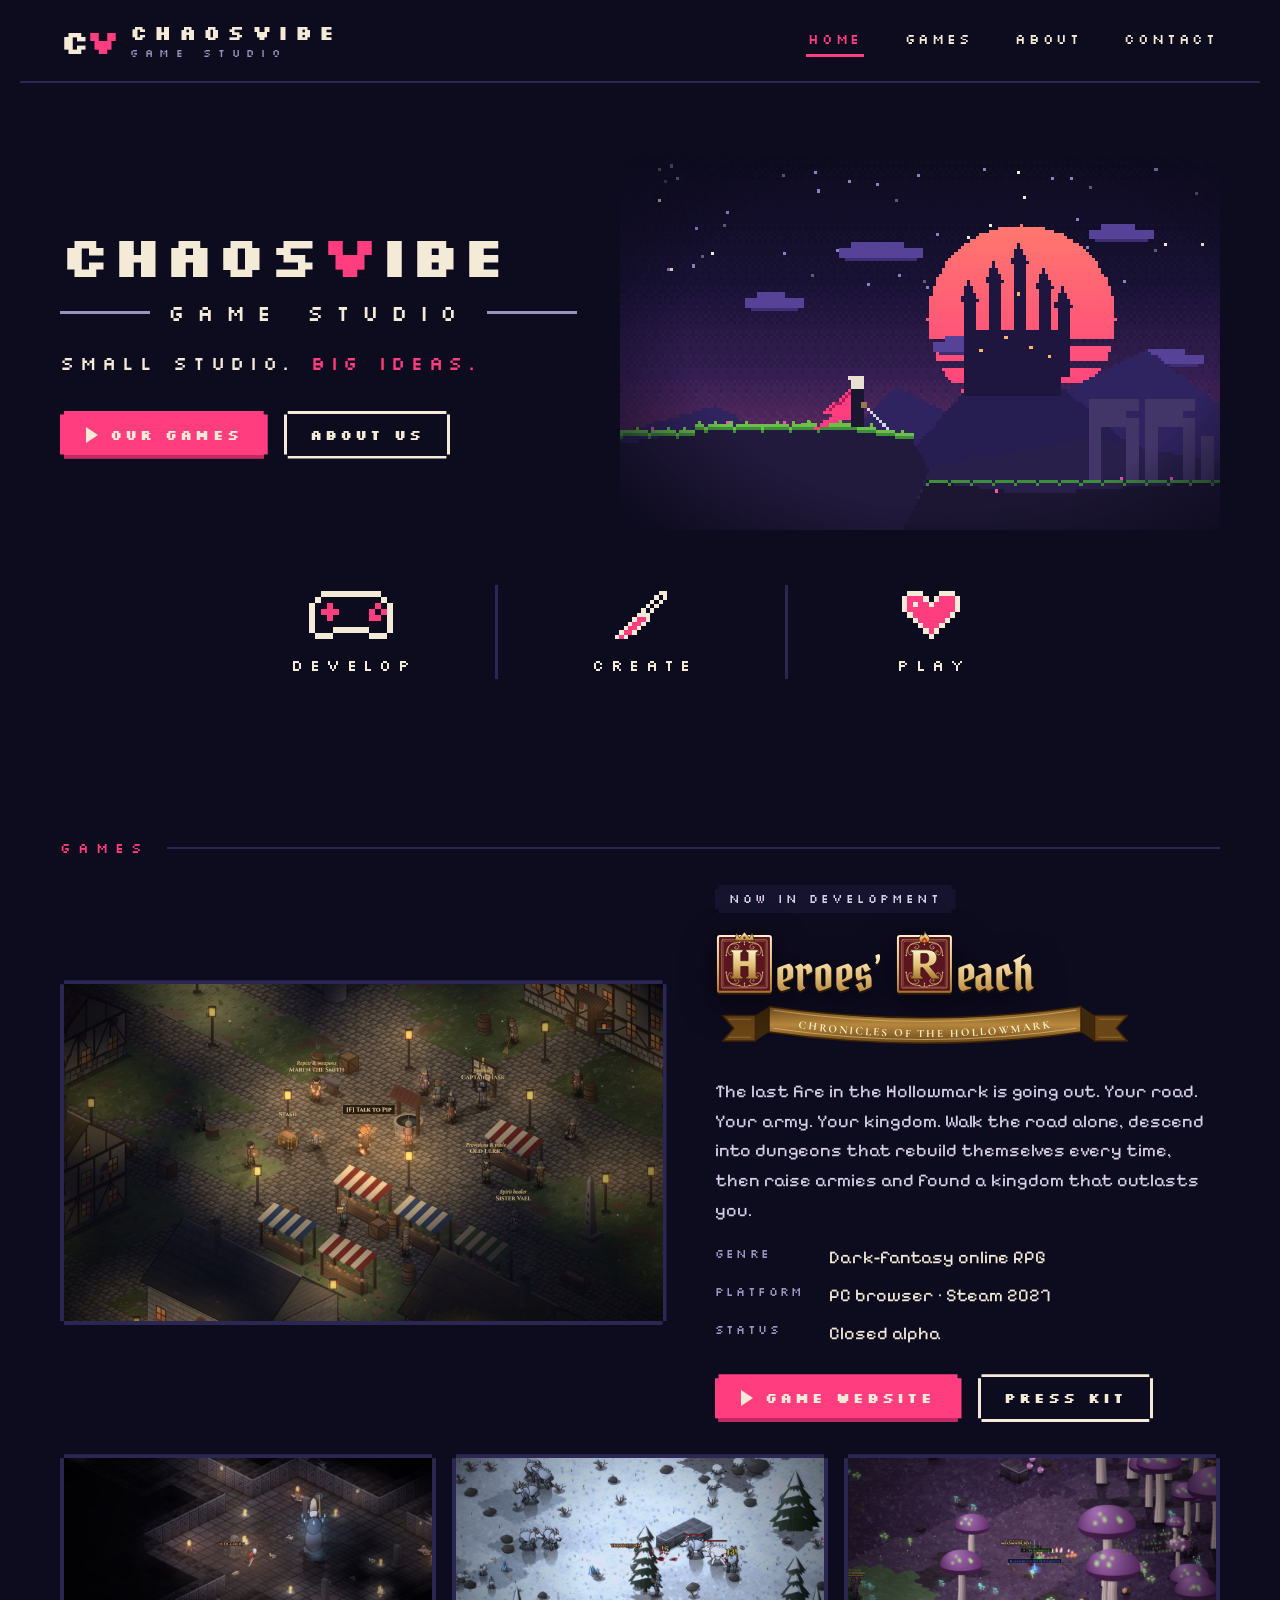
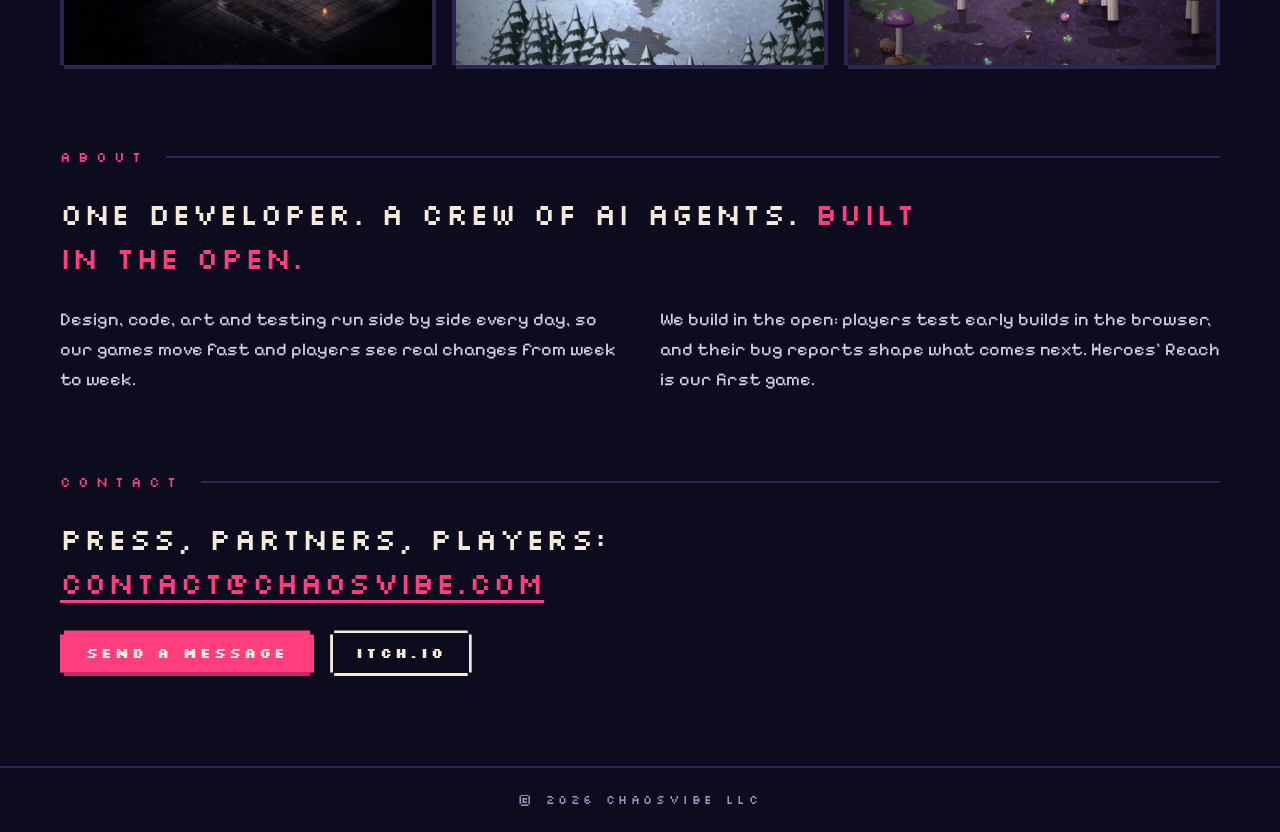
==== commit 6651a792: "Studio site: Heroes' Reach blurb is the new tagline copy (online RPG, armies, kingdom) Co-Authored-B" ====
--- a/index.html
+++ b/index.html
@@ -4,9 +4,9 @@
 <meta charset="utf-8">
 <meta name="viewport" content="width=device-width, initial-scale=1">
 <title>ChaosVibe — Game Studio</title>
-<meta name="description" content="ChaosVibe is an independent game studio. Now making Heroes' Reach, a dark-fantasy action RPG coming 2027.">
+<meta name="description" content="ChaosVibe is an independent game studio. Now making Heroes' Reach, a vast dark-fantasy online RPG coming 2027.">
 <meta property="og:title" content="ChaosVibe — Game Studio">
-<meta property="og:description" content="Small studio. Big ideas. Now making Heroes' Reach, a dark-fantasy action RPG. Coming 2027.">
+<meta property="og:description" content="Small studio. Big ideas. Now making Heroes' Reach, a vast dark-fantasy online RPG. Coming 2027.">
 <meta property="og:image" content="https://chaosvibe.com/img/og.png">
 <meta property="og:url" content="https://chaosvibe.com/">
 <meta name="theme-color" content="#0d0b1e">
@@ -92,9 +92,9 @@
         <text font-family="'Cormorant Garamond', Georgia, serif" font-weight="700" font-size="15" letter-spacing="2.6" fill="#fff0c8" text-anchor="middle" dominant-baseline="middle"><textPath href="#ts-rbt" startOffset="50%">CHRONICLES OF THE HOLLOWMARK</textPath></text>
       </svg>
       </div>
-      <p>The last fire in the Hollowmark is going out. Fight through dungeons that rebuild themselves every time you descend, master the combos of over twenty classes, and come home to a homestead your villagers raise around you.</p>
+      <p>The last fire in the Hollowmark is going out. Your road. Your army. Your kingdom. Walk the road alone, descend into dungeons that rebuild themselves every time, then raise armies and found a kingdom that outlasts you.</p>
       <dl class="facts">
-        <div><dt>Genre</dt><dd>Dark-fantasy action RPG</dd></div>
+        <div><dt>Genre</dt><dd>Dark-fantasy online RPG</dd></div>
         <div><dt>Platform</dt><dd>PC browser · Steam 2027</dd></div>
         <div><dt>Status</dt><dd>Closed alpha</dd></div>
       </dl>
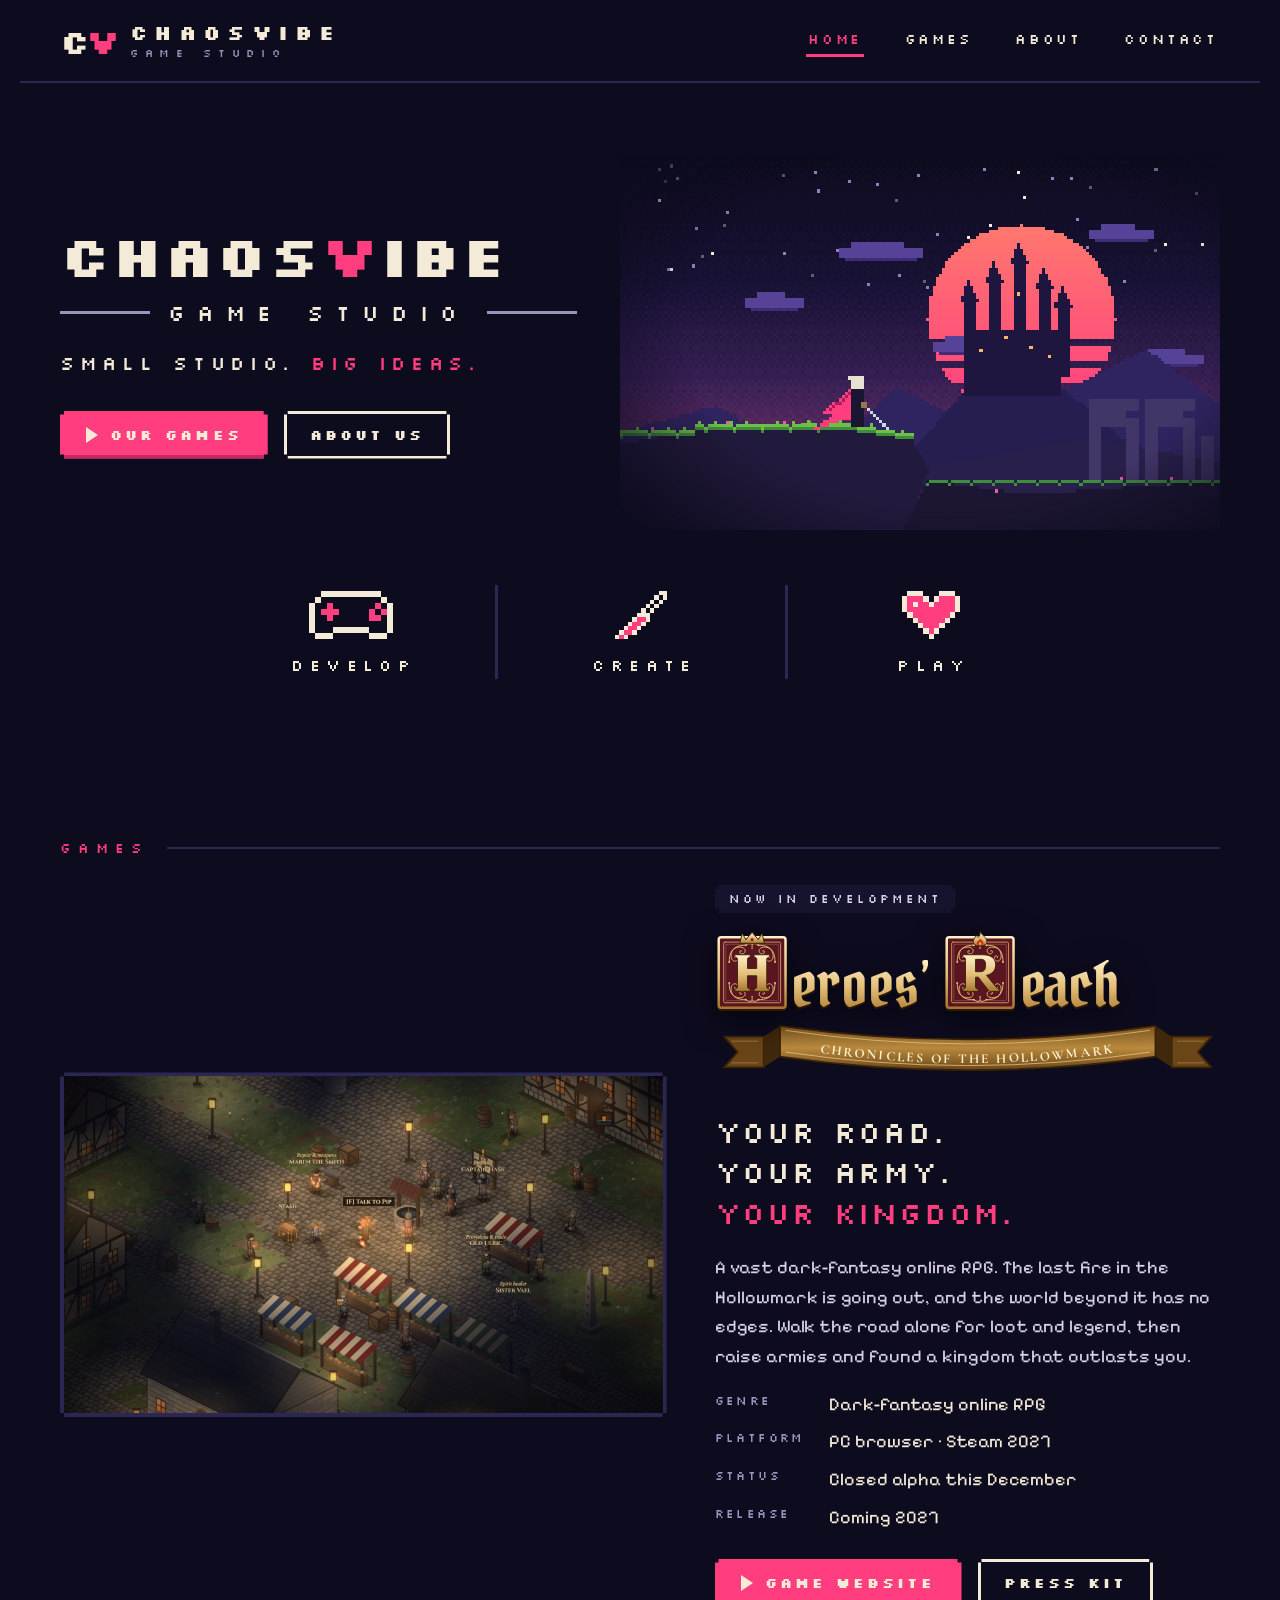
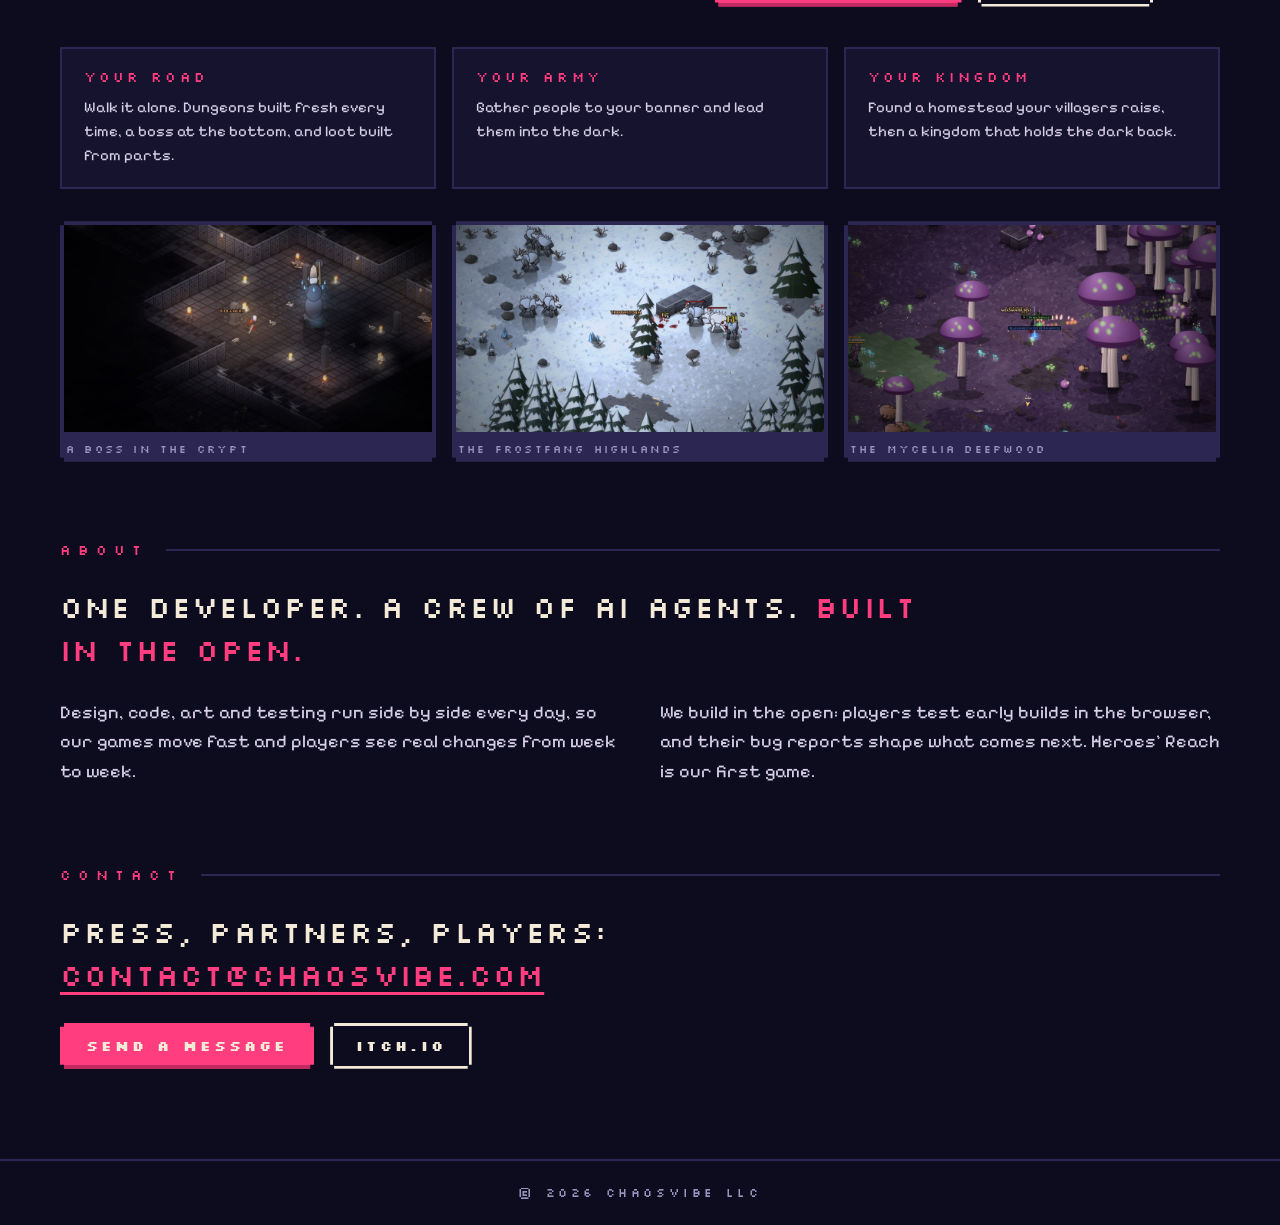
==== commit a8a49c7e: "Studio site: Heroes' Reach feature block redone: bigger lockup, stacked tagline, road/army/kingdom c" ====
--- a/index.html
+++ b/index.html
@@ -92,11 +92,13 @@
         <text font-family="'Cormorant Garamond', Georgia, serif" font-weight="700" font-size="15" letter-spacing="2.6" fill="#fff0c8" text-anchor="middle" dominant-baseline="middle"><textPath href="#ts-rbt" startOffset="50%">CHRONICLES OF THE HOLLOWMARK</textPath></text>
       </svg>
       </div>
-      <p>The last fire in the Hollowmark is going out. Your road. Your army. Your kingdom. Walk the road alone, descend into dungeons that rebuild themselves every time, then raise armies and found a kingdom that outlasts you.</p>
+      <p class="tagline">Your road.<br>Your army.<br><span>Your kingdom.</span></p>
+      <p>A vast dark-fantasy online RPG. The last fire in the Hollowmark is going out, and the world beyond it has no edges. Walk the road alone for loot and legend, then raise armies and found a kingdom that outlasts you.</p>
       <dl class="facts">
         <div><dt>Genre</dt><dd>Dark-fantasy online RPG</dd></div>
         <div><dt>Platform</dt><dd>PC browser · Steam 2027</dd></div>
-        <div><dt>Status</dt><dd>Closed alpha</dd></div>
+        <div><dt>Status</dt><dd>Closed alpha this December</dd></div>
+        <div><dt>Release</dt><dd>Coming 2027</dd></div>
       </dl>
       <div class="cta">
         <a class="btn" href="https://heroesreach.com/"><span class="tri" aria-hidden="true"></span>Game website</a>
@@ -104,10 +106,15 @@
       </div>
     </div>
   </article>
+  <div class="tri-cards">
+    <div class="card"><h3>Your road</h3><p>Walk it alone. Dungeons built fresh every time, a boss at the bottom, and loot built from parts.</p></div>
+    <div class="card"><h3>Your army</h3><p>Gather people to your banner and lead them into the dark.</p></div>
+    <div class="card"><h3>Your kingdom</h3><p>Found a homestead your villagers raise, then a kingdom that holds the dark back.</p></div>
+  </div>
   <div class="shots">
-    <figure class="frame"><img src="img/shot-crypt-boss.jpg" width="1920" height="1080" alt="A boss fight in a crypt" loading="lazy"></figure>
-    <figure class="frame"><img src="img/shot-frostfang.jpg" width="1920" height="1080" alt="The Frostfang Highlands" loading="lazy"></figure>
-    <figure class="frame"><img src="img/shot-mycelia.jpg" width="1920" height="1080" alt="The fungal land of Mycelia" loading="lazy"></figure>
+    <figure class="frame"><img src="img/shot-crypt-boss.jpg" width="1920" height="1080" alt="A boss fight in a crypt" loading="lazy"><figcaption>A boss in the crypt</figcaption></figure>
+    <figure class="frame"><img src="img/shot-frostfang.jpg" width="1920" height="1080" alt="The Frostfang Highlands" loading="lazy"><figcaption>The Frostfang Highlands</figcaption></figure>
+    <figure class="frame"><img src="img/shot-mycelia.jpg" width="1920" height="1080" alt="The fungal land of Mycelia" loading="lazy"><figcaption>The Mycelia Deepwood</figcaption></figure>
   </div>
 </section>
 
--- a/style.css
+++ b/style.css
@@ -106,14 +106,21 @@
 .badge { display: inline-block; margin: 0 0 18px; padding: 8px 14px; background: var(--bg2); color: var(--pink); font: 400 12px/1 var(--display); letter-spacing: 0.25em; text-transform: uppercase; }
 .info .logo { width: 100%; max-width: 400px; height: auto; display: block; margin: 0 0 14px; }
 /* Hero's Reach title lockup: the game's own illuminated look, not the studio's 16-bit style */
-.ts-logo { display: grid; justify-items: start; margin: 0 0 18px; max-width: 420px; }
+.ts-logo { display: grid; justify-items: start; margin: 0 0 22px; max-width: 540px; }
 .ts-word { display: flex; align-items: flex-end; gap: 2px; filter: drop-shadow(0 2px 0 #2b1a07) drop-shadow(0 8px 16px rgba(0,0,0,.6)); }
-.ts-initial { width: clamp(40px, 4.6vw, 60px); height: auto; margin-bottom: -.05em; }
-.ts-rest { font: 400 clamp(28px, 3.9vw, 48px)/.82 'Pirata One', Georgia, serif; background: linear-gradient(180deg, #fff0c8 0%, #e2bd76 55%, #b3833c 100%);
+.ts-initial { width: clamp(46px, 5.8vw, 76px); height: auto; margin-bottom: -.05em; }
+.ts-rest { font: 400 clamp(32px, 5vw, 62px)/.82 'Pirata One', Georgia, serif; background: linear-gradient(180deg, #fff0c8 0%, #e2bd76 55%, #b3833c 100%);
   -webkit-background-clip: text; background-clip: text; color: transparent; }
 .ts-r { margin-left: clamp(6px, .9vw, 12px); }
 .ts-ribbon { width: 100%; height: auto; margin-top: -4px; }
 .info p { margin: 0 0 18px; color: #d8d0e8; }
+.info .tagline { margin: 0 0 20px; font: 400 clamp(20px, 2.6vw, 30px)/1.35 var(--display); letter-spacing: 0.06em; text-transform: uppercase; color: var(--cream); }
+.info .tagline span { color: var(--pink); }
+.tri-cards { display: grid; grid-template-columns: repeat(3, 1fr); gap: 16px; margin-top: clamp(24px, 3.5vw, 40px); }
+.tri-cards .card { padding: 20px 22px; background: var(--bg2); border: 2px solid var(--line); }
+.tri-cards h3 { margin: 0 0 10px; font: 400 14px/1.2 var(--display); letter-spacing: 0.22em; text-transform: uppercase; color: var(--pink); }
+.tri-cards p { margin: 0; color: #d8d0e8; font-size: 15px; line-height: 1.6; }
+.shots figcaption { margin: 10px 2px 0; color: var(--dim); font: 400 11px/1.4 var(--display); letter-spacing: 0.2em; text-transform: uppercase; }
 .facts { margin: 0 0 26px; display: grid; gap: 8px; }
 .facts div { display: flex; gap: 14px; }
 .facts dt { width: 100px; flex: none; font: 400 12px/1.9 var(--display); letter-spacing: 0.2em; text-transform: uppercase; color: var(--dim); }
@@ -131,6 +138,7 @@
   .hero { grid-template-columns: 1fr; }
   .scene { order: -1; }
   .game { grid-template-columns: 1fr; }
+  .tri-cards, .shots { grid-template-columns: 1fr; }
   .cols { grid-template-columns: 1fr; gap: 18px; }
 }
 @media (max-width: 560px) {
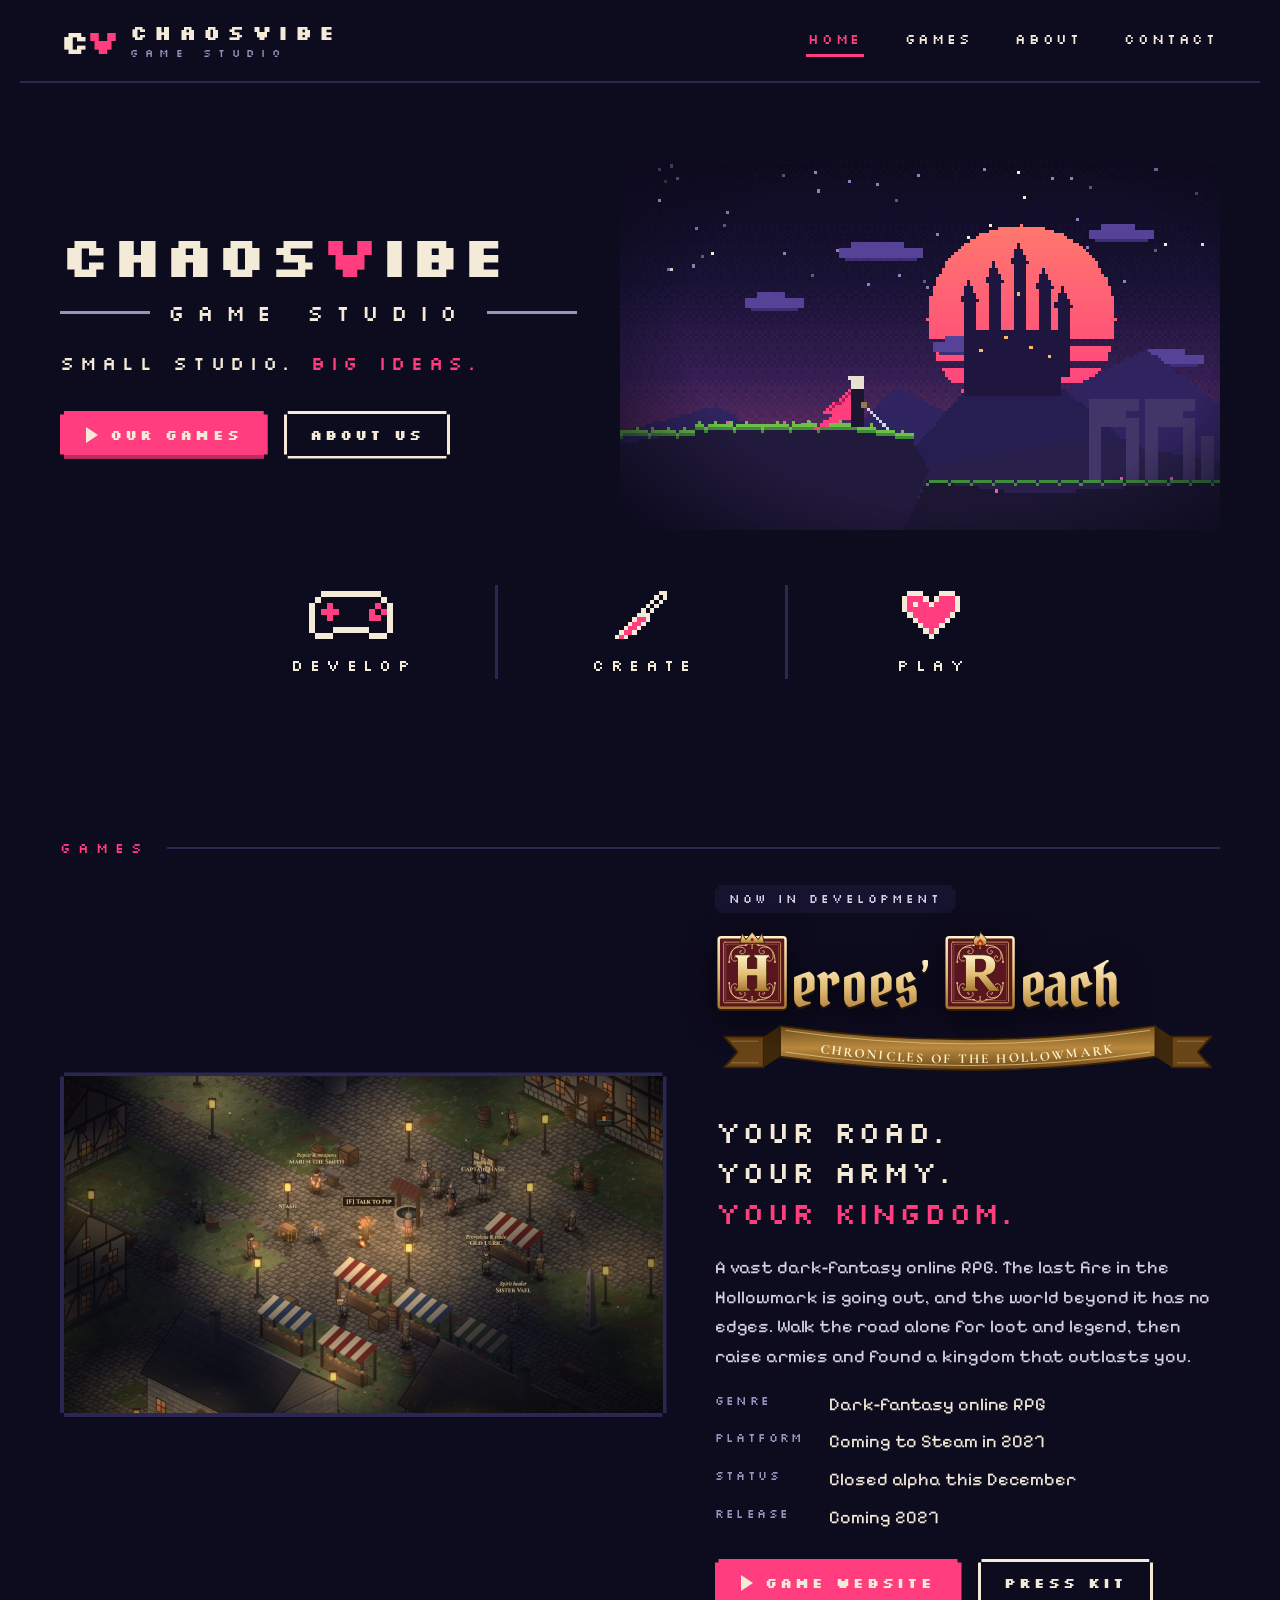
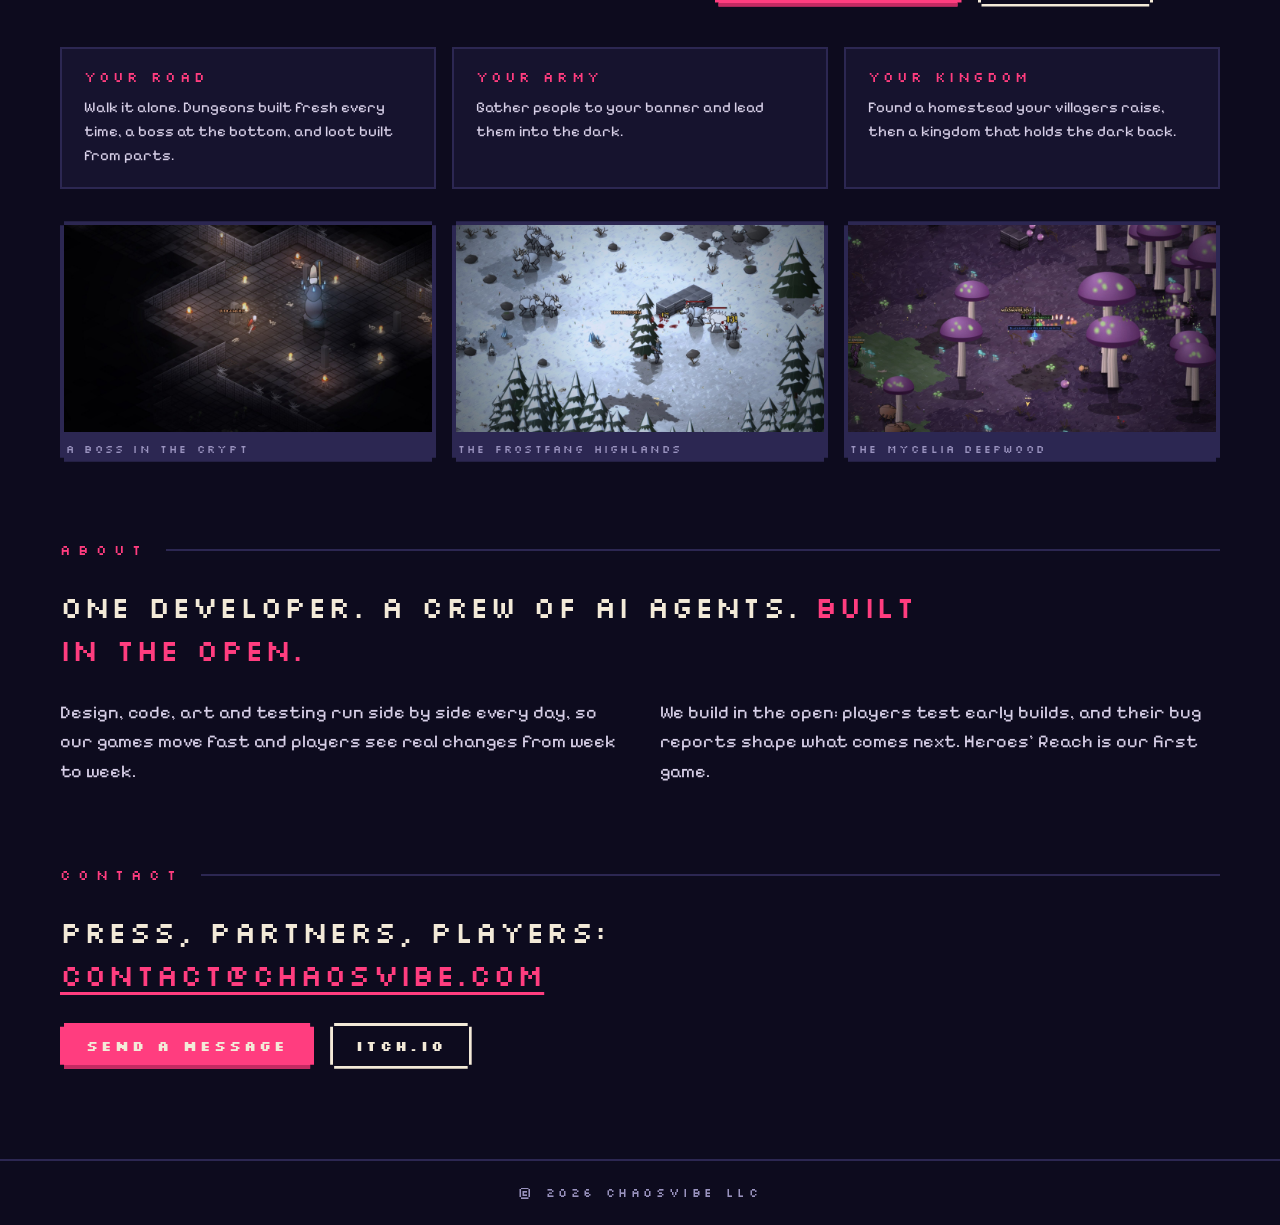
==== commit 8d5298b2: "Studio site: Heroes' Reach platform line says Coming to Steam in 2027 Co-Authored-By: Claude Sonnet " ====
--- a/index.html
+++ b/index.html
@@ -96,7 +96,7 @@
       <p>A vast dark-fantasy online RPG. The last fire in the Hollowmark is going out, and the world beyond it has no edges. Walk the road alone for loot and legend, then raise armies and found a kingdom that outlasts you.</p>
       <dl class="facts">
         <div><dt>Genre</dt><dd>Dark-fantasy online RPG</dd></div>
-        <div><dt>Platform</dt><dd>PC browser · Steam 2027</dd></div>
+        <div><dt>Platform</dt><dd>Coming to Steam in 2027</dd></div>
         <div><dt>Status</dt><dd>Closed alpha this December</dd></div>
         <div><dt>Release</dt><dd>Coming 2027</dd></div>
       </dl>
@@ -123,7 +123,7 @@
   <p class="big">One developer. A crew of AI agents. <b>Built in the open.</b></p>
   <div class="cols">
     <p>Design, code, art and testing run side by side every day, so our games move fast and players see real changes from week to week.</p>
-    <p>We build in the open: players test early builds in the browser, and their bug reports shape what comes next. Heroes' Reach is our first game.</p>
+    <p>We build in the open: players test early builds, and their bug reports shape what comes next. Heroes' Reach is our first game.</p>
   </div>
 </section>
 
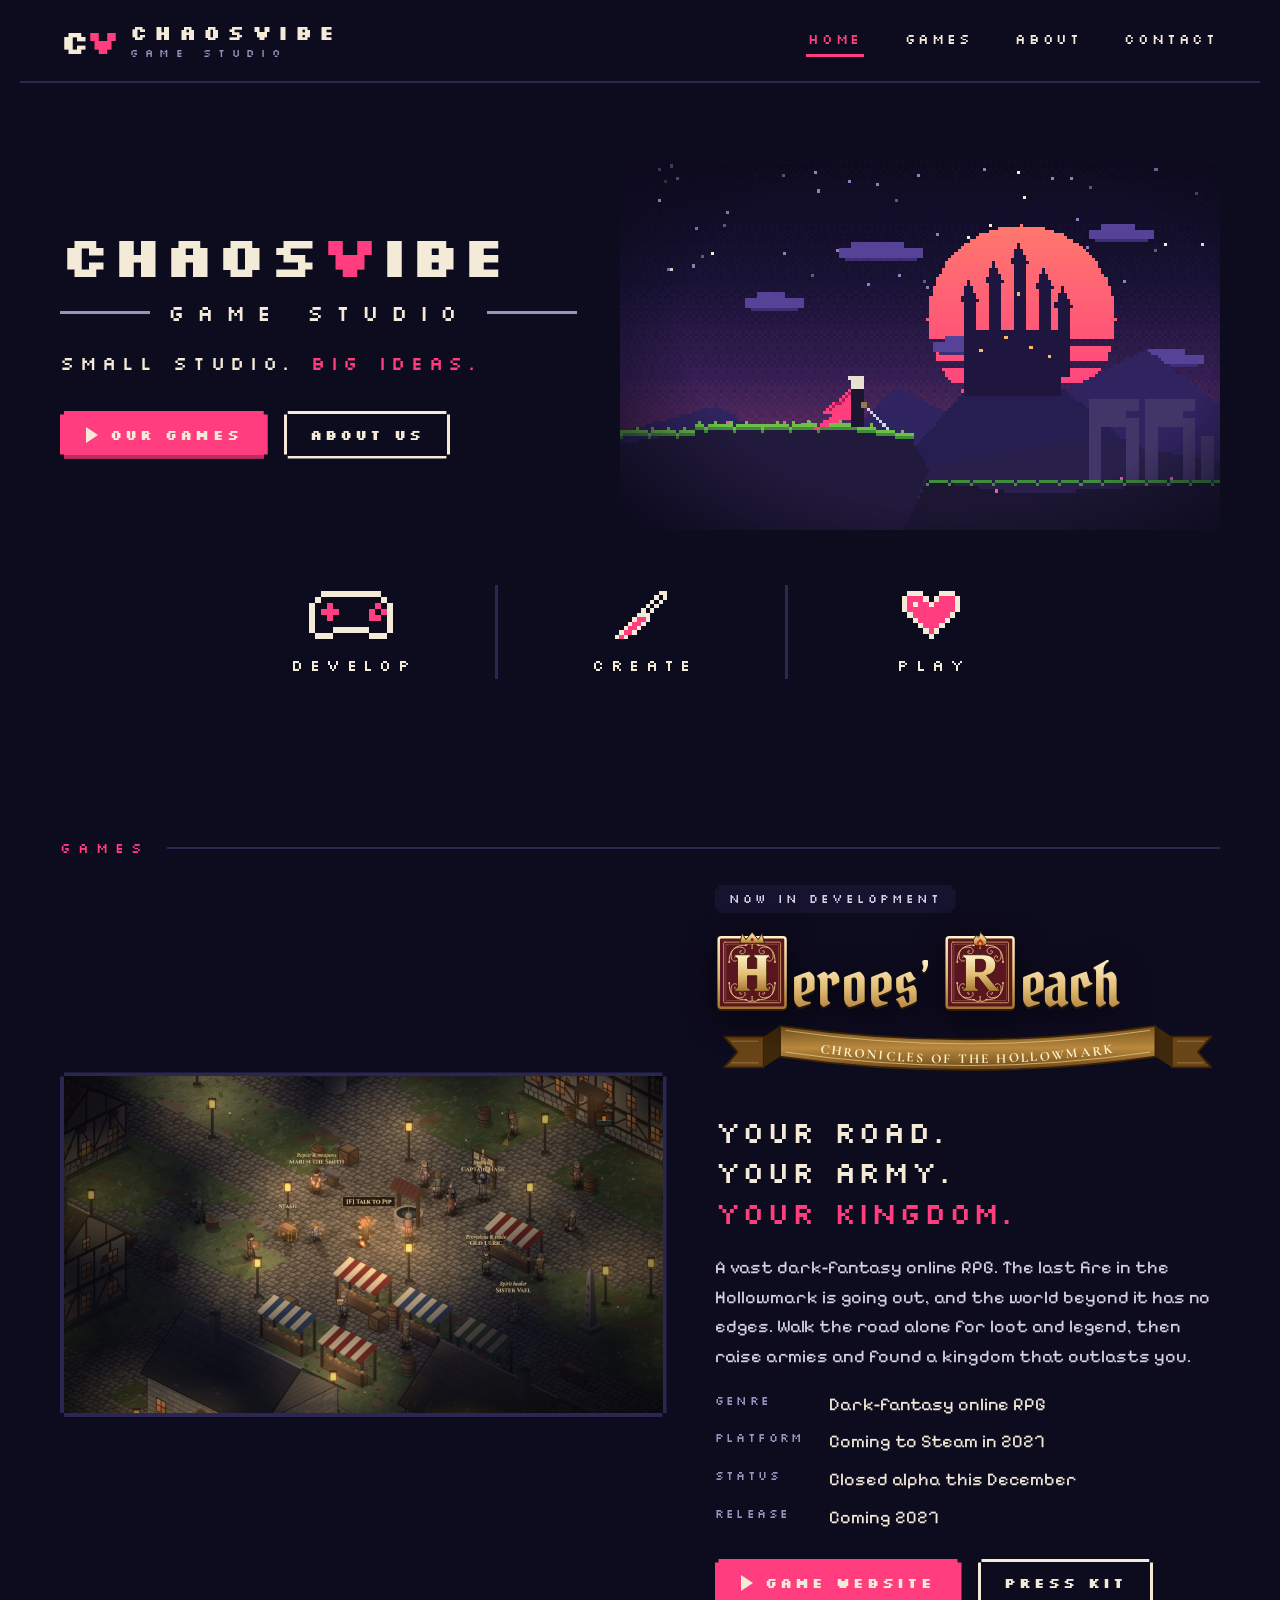
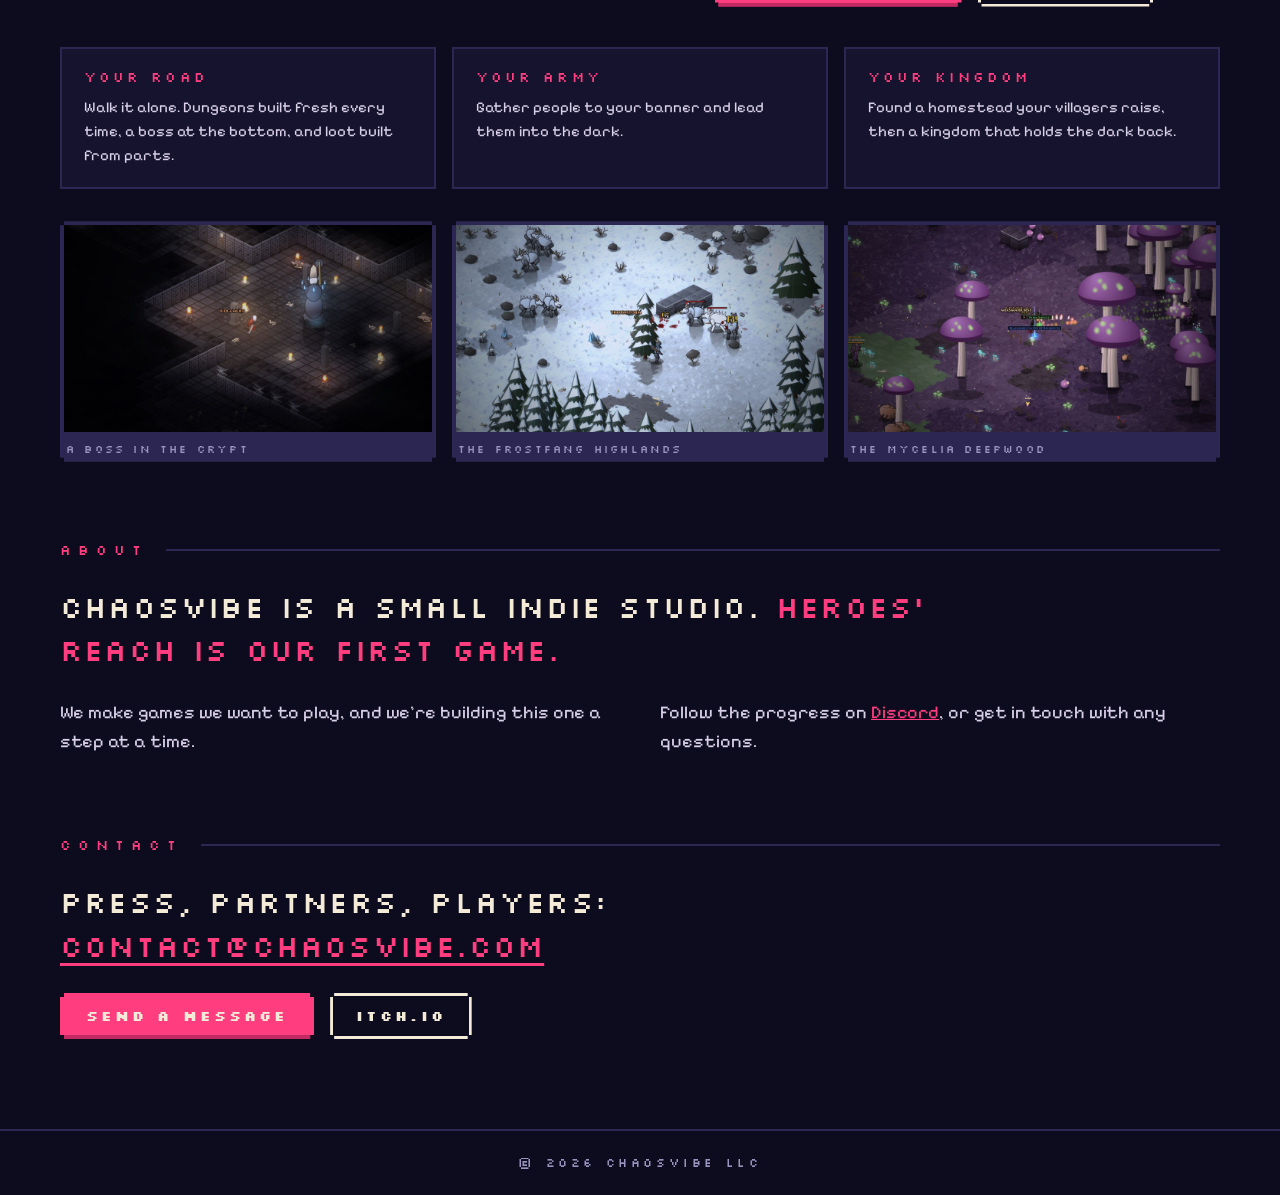
==== commit a17c6841: "Sites: ChaosVibe is a small indie studio (no AI-crew wording), follow the progress on Discord or con" ====
--- a/index.html
+++ b/index.html
@@ -120,10 +120,10 @@
 
 <section id="about" class="about">
   <h2 class="kicker">About</h2>
-  <p class="big">One developer. A crew of AI agents. <b>Built in the open.</b></p>
+  <p class="big">ChaosVibe is a small indie studio. <b>Heroes' Reach is our first game.</b></p>
   <div class="cols">
-    <p>Design, code, art and testing run side by side every day, so our games move fast and players see real changes from week to week.</p>
-    <p>We build in the open: players test early builds, and their bug reports shape what comes next. Heroes' Reach is our first game.</p>
+    <p>We make games we want to play, and we're building this one a step at a time.</p>
+    <p>Follow the progress on <a href="https://discord.gg/D5G8zKWHCp" target="_blank" rel="noopener">Discord</a>, or get in touch with any questions.</p>
   </div>
 </section>
 
